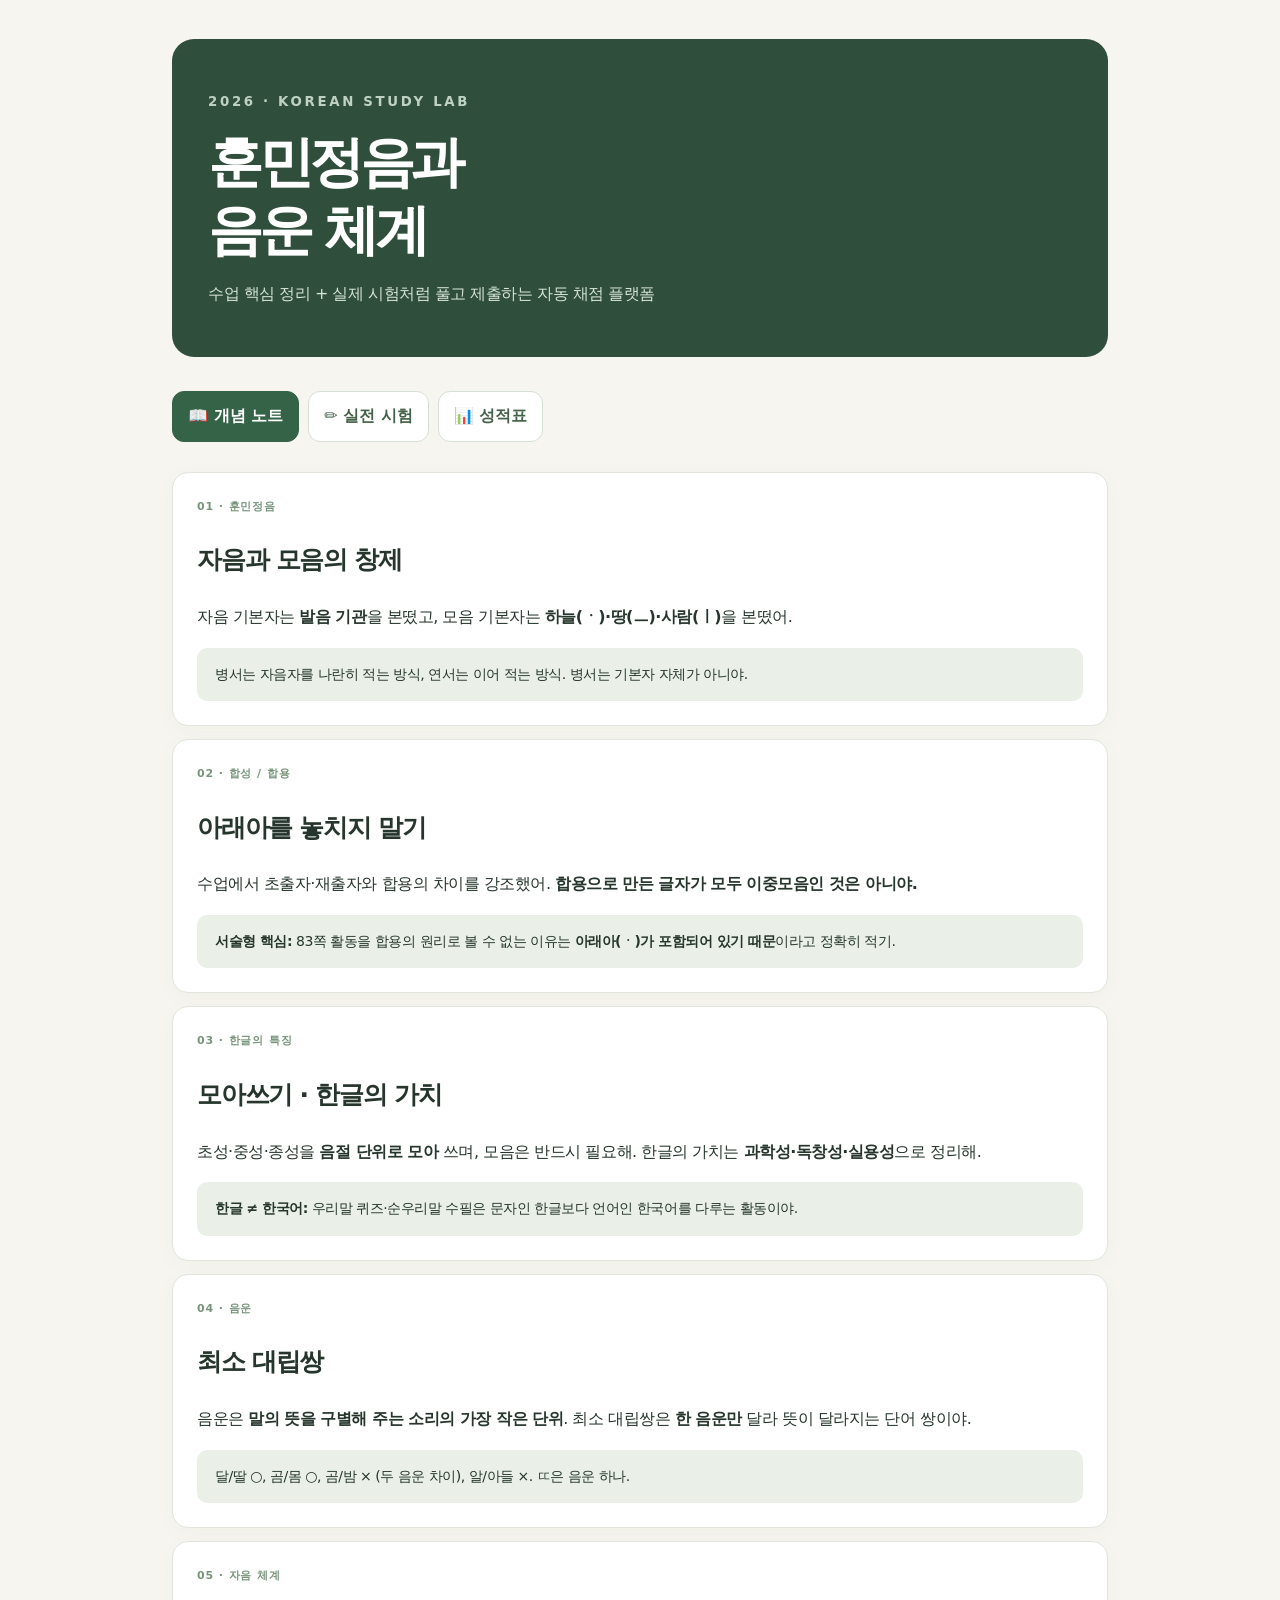
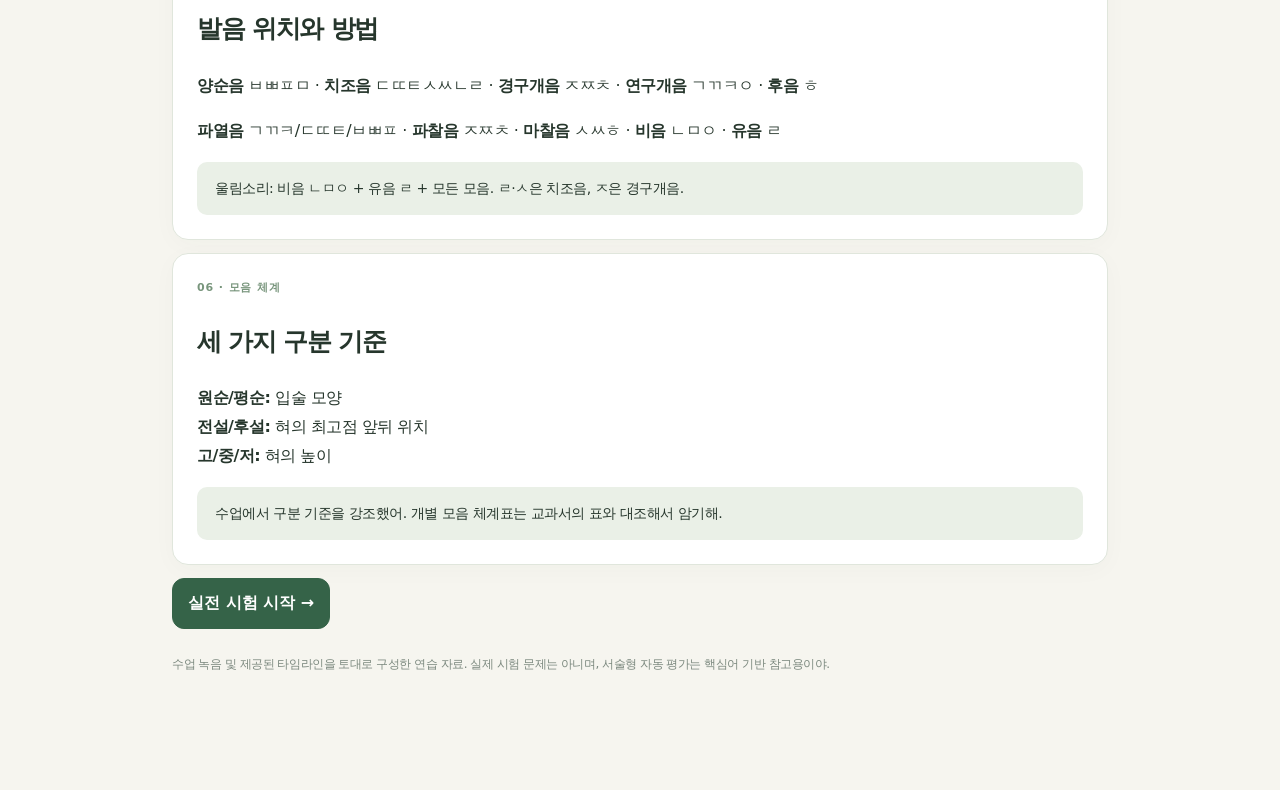
==== study/index.html @ 79afc1d7 "Add Korean study notes and auto-graded exam platform" ====
<!doctype html><html lang="ko"><head><meta charset="utf-8"><meta name="viewport" content="width=device-width,initial-scale=1"><title>국어 시험 공부 | 훈민정음과 음운 체계</title><style>
:root{--bg:#f6f5ef;--ink:#26362c;--green:#356348;--soft:#eaf0e7;--line:#e0e6dc}*{box-sizing:border-box}body{margin:0;background:var(--bg);color:var(--ink);font-family:system-ui,"Apple SD Gothic Neo","Malgun Gothic",sans-serif;line-height:1.8;letter-spacing:-.03em}button,textarea{font:inherit}button{cursor:pointer}.shell{max-width:980px;margin:auto;padding:25px 22px 90px}header{background:#304e3c;color:white;padding:48px 36px;border-radius:22px;margin:14px 0 22px}header small{letter-spacing:.2em;color:#bfd2c1;font-weight:800}h1{font-size:clamp(30px,6vw,55px);letter-spacing:-.08em;line-height:1.24;margin:12px 0}header p{color:#d5e3d8;margin-bottom:0}nav{display:flex;gap:9px;flex-wrap:wrap;margin:18px 0;position:sticky;top:0;background:var(--bg);padding:12px 0;z-index:4}nav button,.btn{border:1px solid #d5e0d4;border-radius:12px;padding:10px 15px;background:white;color:#44624a;font-weight:750}nav button.on,.btn.main{background:var(--green);color:white;border-color:var(--green)}section{display:none}section.on{display:block}.card{background:#fff;border:1px solid var(--line);border-radius:16px;padding:24px;margin:13px 0;box-shadow:0 5px 25px #293f2a07}h2{font-size:25px;letter-spacing:-.05em}h3{margin:0 0 8px;font-size:17px}.note{background:var(--soft);padding:14px 18px;border-radius:10px;font-size:14px}.num{font-size:11px;color:#78957c;letter-spacing:.08em;font-weight:850}.choices{display:grid;gap:9px;margin-top:14px}.opt{border:1px solid #dce5dc;border-radius:11px;padding:13px;text-align:left;background:#fafcf9}.opt.sel{border-color:#447c55;background:#e7f1e8}.opt:disabled{cursor:default}.answer{width:100%;min-height:95px;padding:12px;border-radius:11px;border:1px solid #d8e4d9;resize:vertical}.result{padding:17px;background:#eaf0e7;border-radius:12px;margin:12px 0}.bad{background:#f9e7e3}.good{background:#e3f1e7}.hidden{display:none}.muted{color:#77867a;font-size:13px}.progress{height:9px;background:#dce6dc;border-radius:20px;overflow:hidden}.bar{height:100%;background:#527e5b;width:0;transition:width .3s}.row{display:flex;gap:10px;flex-wrap:wrap;align-items:center}.score{font-size:36px;font-weight:850;color:#356348}footer{font-size:12px;color:#7c897f;padding:25px 0}@media(max-width:600px){.shell{padding:12px 13px 60px}header{padding:30px 24px}.card{padding:19px}nav button{flex:1;padding:9px 5px;font-size:12px}}
</style></head><body><div class="shell"><header><small>2026 · KOREAN STUDY LAB</small><h1>훈민정음과<br>음운 체계</h1><p>수업 핵심 정리 + 실제 시험처럼 풀고 제출하는 자동 채점 플랫폼</p></header><nav><button class="on" data-tab="note">📖 개념 노트</button><button data-tab="exam">✏️ 실전 시험</button><button data-tab="report">📊 성적표</button></nav><section id="note" class="on">
<div class="card"><div class="num">01 · 훈민정음</div><h2>자음과 모음의 창제</h2><p>자음 기본자는 <b>발음 기관</b>을 본떴고, 모음 기본자는 <b>하늘(ㆍ)·땅(ㅡ)·사람(ㅣ)</b>을 본떴어.</p><div class="note">병서는 자음자를 나란히 적는 방식, 연서는 이어 적는 방식. 병서는 기본자 자체가 아니야.</div></div>
<div class="card"><div class="num">02 · 합성 / 합용</div><h2>아래아를 놓치지 말기</h2><p>수업에서 초출자·재출자와 합용의 차이를 강조했어. <b>합용으로 만든 글자가 모두 이중모음인 것은 아니야.</b></p><div class="note"><b>서술형 핵심:</b> 83쪽 활동을 합용의 원리로 볼 수 없는 이유는 <b>아래아(ㆍ)가 포함되어 있기 때문</b>이라고 정확히 적기.</div></div>
<div class="card"><div class="num">03 · 한글의 특징</div><h2>모아쓰기 · 한글의 가치</h2><p>초성·중성·종성을 <b>음절 단위로 모아</b> 쓰며, 모음은 반드시 필요해. 한글의 가치는 <b>과학성·독창성·실용성</b>으로 정리해.</p><div class="note"><b>한글 ≠ 한국어:</b> 우리말 퀴즈·순우리말 수필은 문자인 한글보다 언어인 한국어를 다루는 활동이야.</div></div>
<div class="card"><div class="num">04 · 음운</div><h2>최소 대립쌍</h2><p>음운은 <b>말의 뜻을 구별해 주는 소리의 가장 작은 단위</b>. 최소 대립쌍은 <b>한 음운만</b> 달라 뜻이 달라지는 단어 쌍이야.</p><div class="note">달/딸 ○, 곰/몸 ○, 곰/밤 × (두 음운 차이), 알/아들 ×. ㄸ은 음운 하나.</div></div>
<div class="card"><div class="num">05 · 자음 체계</div><h2>발음 위치와 방법</h2><p><b>양순음</b> ㅂㅃㅍㅁ · <b>치조음</b> ㄷㄸㅌㅅㅆㄴㄹ · <b>경구개음</b> ㅈㅉㅊ · <b>연구개음</b> ㄱㄲㅋㅇ · <b>후음</b> ㅎ</p><p><b>파열음</b> ㄱㄲㅋ/ㄷㄸㅌ/ㅂㅃㅍ · <b>파찰음</b> ㅈㅉㅊ · <b>마찰음</b> ㅅㅆㅎ · <b>비음</b> ㄴㅁㅇ · <b>유음</b> ㄹ</p><div class="note">울림소리: 비음 ㄴㅁㅇ + 유음 ㄹ + 모든 모음. ㄹ·ㅅ은 치조음, ㅈ은 경구개음.</div></div>
<div class="card"><div class="num">06 · 모음 체계</div><h2>세 가지 구분 기준</h2><p><b>원순/평순:</b> 입술 모양<br><b>전설/후설:</b> 혀의 최고점 앞뒤 위치<br><b>고/중/저:</b> 혀의 높이</p><div class="note">수업에서 구분 기준을 강조했어. 개별 모음 체계표는 교과서의 표와 대조해서 암기해.</div></div><button class="btn main" onclick="tab('exam')">실전 시험 시작 →</button></section>
<section id="exam"><div class="card"><div class="num">EXAM MODE</div><h2>실전 시험 · 28문항</h2><p class="muted">객관식·OX 22문항은 정확하게 자동 채점. 서술형 6문항은 핵심어 검사와 모범 답안 비교로 <b>참고 점수</b>를 매겨. 서술형은 표현이 다양하므로 실제 교사 채점과 다를 수 있어.</p><div class="row"><button class="btn" onclick="resetExam()">답안 전체 초기화</button><span id="answered" class="muted">0 / 28 답변</span></div><div class="progress"><div class="bar" id="bar"></div></div></div><div id="questions"></div><div class="card"><button class="btn main" onclick="submitExam()">시험 제출하고 자동 채점하기</button><p class="muted">제출 전까지 정답은 공개되지 않아. 채점 결과는 이 브라우저에 저장돼.</p></div></section>
<section id="report"><div id="reportbody" class="card"><h2>성적표</h2><p>시험을 제출하면 여기서 점수와 문항별 해설을 확인할 수 있어.</p></div></section>
<footer>수업 녹음 및 제공된 타임라인을 토대로 구성한 연습 자료. 실제 시험 문제는 아니며, 서술형 자동 평가는 핵심어 기반 참고용이야.</footer></div>
<script>const D={"Q":[["모음 기본자는 무엇을 본떠 만들었는가?",["발음 기관","하늘·땅·사람","혀의 높이","성대의 진동"],1,"모음 기본자는 천·지·인을 본뜬다."],["병서는 기본자 자체이다.",["O","X"],1,"병서는 자음자를 나란히 적는 방식이지 기본자 자체가 아니다."],["모음 기본자 ㅡ가 상징하는 것은?",["하늘","사람","땅","소리"],2,"ㅡ는 땅을 본뜬 기본자다."],["선생님이 이번 시험 범위에서 강조한 것은?",["합용병서 세부 유형 전부","병서와 연서의 큰 구분","중세 발음 복원","모든 옛 글자 암기"],1,"교과서 범위에 맞춰 병서와 연서를 구분하라고 했다."],["합용으로 만든 글자는 모두 이중모음이다.",["O","X"],1,"합용으로 만든 글자가 모두 이중모음인 것은 아니다."],["83쪽 활동을 합용으로 볼 수 없는 이유에 꼭 들어갈 말은?",["종성","아래아","유음","평순"],1,"아래아(ㆍ)가 포함되어 있기 때문이라고 명시해야 한다."],["한글의 모아쓰기 단위는?",["음절","문장","문단","어절"],0,"초성·중성·종성을 음절 단위로 모아 쓴다."],["음절을 이루는 데 반드시 필요한 것은?",["종성","초성","모음","받침"],2,"중성에 해당하는 모음이 필요하다."],["한글의 독창성과 관련 있는 설명은?",["다른 문자를 그대로 빌렸다","독자적인 원리로 만들었다","단어 뜻을 그림으로 그렸다","모든 글자가 음절 하나다"],1,"독창성은 독자적인 문자 창제 원리에 관련된다."],["한글날 행사에서 문자 자체보다 한국어 표현에 초점을 둔 활동은?",["자모의 원리 전시","한글 창제 원리 발표","순우리말 수필 쓰기","한글 모아쓰기 소개"],2,"순우리말 수필 쓰기는 한국어의 어휘와 표현에 초점을 둔다."],["음운의 정의는?",["뜻을 가진 최소 단위","뜻을 구별하는 소리의 최소 단위","문장의 최소 단위","글자 모양의 최소 단위"],1,"음운은 말의 뜻을 구별해 주는 소리의 가장 작은 단위다."],["최소 대립쌍으로 적절한 것은?",["곰/밤","알/아들","달/딸","곰/나무"],2,"달/딸은 ㄷ과 ㄸ이라는 한 음운만 다르다."],["곰/밤이 최소 대립쌍이 아닌 까닭은?",["뜻이 같아서","두 음운이 달라서","받침이 없어서","음절 수가 달라서"],1,"ㄱ/ㅂ과 ㅗ/ㅏ, 두 음운이 다르다."],["ㄸ은 음운 두 개이다.",["O","X"],1,"ㄸ은 하나의 음운이다."],["말소리 길이에 대한 수업 안내는?",["길이는 음운이 아니다","개별 장단 구별은 출제하지 않는다","장음만 음운이다","길이는 모음이 아니다"],1,"길이도 음운이지만 개별 장단 판별 문제는 내지 않는다고 했다."],["비음만 모인 것은?",["ㄴ·ㅁ·ㅇ","ㄴ·ㄹ·ㅁ","ㅁ·ㅂ·ㅇ","ㄱ·ㄴ·ㅇ"],0,"비음은 ㄴ, ㅁ, ㅇ이다."],["유음은?",["ㅅ","ㅁ","ㄹ","ㅎ"],2,"유음은 ㄹ이다."],["ㄹ의 발음 위치는?",["양순음","치조음","경구개음","연구개음"],1,"ㄹ은 치조음이다."],["ㅅ과 ㅈ의 발음 위치는 각각?",["치조음·경구개음","경구개음·치조음","둘 다 치조음","둘 다 연구개음"],0,"ㅅ은 치조음, ㅈ은 경구개음이다."],["ㅈ·ㅉ·ㅊ의 발음 방법은?",["파열음","마찰음","파찰음","비음"],2,"ㅈ, ㅉ, ㅊ은 파찰음이다."],["원순/평순을 구분하는 기준은?",["혀의 높이","입술 모양","혀의 앞뒤 위치","음절의 수"],1,"입술을 둥글게 하는지에 따라 구분한다."],["전설/후설모음을 나누는 기준은?",["입술 모양","혀의 최고점 앞뒤 위치","성대의 진동","발음의 길이"],1,"혀의 최고점 위치가 앞인지 뒤인지로 구분한다."]],"W":[["83쪽 활동을 합용의 원리로 볼 수 없는 이유를 서술하시오.","아래아(ㆍ)가 포함되어 있기 때문이다. 아래아가 다른 모음자와 결합하는 과정은 합성의 원리로 설명한다.",["아래아"]],["우리말 퀴즈 대회가 한글날 행사의 목적과 직접 맞지 않는 이유를 서술하시오.","우리말 퀴즈 대회는 문자인 한글의 특징보다 언어인 한국어의 어휘와 표현을 다루기 때문이다.",["한글","한국어"]],["달/딸이 최소 대립쌍인지 판단하고 이유를 서술하시오.","최소 대립쌍이다. ㄷ과 ㄸ이라는 한 음운만 달라 뜻이 구별되기 때문이다.",["ㄷ","ㄸ"]],["곰/밤이 최소 대립쌍이 아닌 이유를 서술하시오.","ㄱ과 ㅂ, ㅗ와 ㅏ의 두 음운이 다르기 때문이다.",["두","음운"]],["모아쓰기의 특징을 서술하시오.","자음과 모음을 음절 단위로 모아 쓰며, 음절에는 모음이 반드시 필요하다.",["음절","모음"]],["전설·후설모음과 고·중·저모음의 분류 기준을 각각 서술하시오.","전설·후설은 혀의 최고점이 앞뒤 어디에 있는지, 고·중·저는 혀의 높이로 구분한다.",["혀","높이"]]]};const Q=D.Q,W=D.W;const key='korean-study-v3';let answers=Array(Q.length+W.length).fill(null),submitted=false;try{const old=JSON.parse(localStorage.getItem(key)||'null');if(old&&old.answers?.length===answers.length){answers=old.answers;submitted=old.submitted}}catch(e){}function save(){localStorage.setItem(key,JSON.stringify({answers,submitted}))}function tab(id){document.querySelectorAll('section').forEach(x=>x.classList.toggle('on',x.id===id));document.querySelectorAll('nav button').forEach(x=>x.classList.toggle('on',x.dataset.tab===id));if(id==='report')renderReport();scrollTo({top:0,behavior:'smooth'})}document.querySelectorAll('nav button').forEach(b=>b.onclick=()=>tab(b.dataset.tab));function render(){const root=document.getElementById('questions');root.innerHTML='';Q.forEach((q,i)=>{const c=document.createElement('div');c.className='card';c.innerHTML='<div class="num">객관식·OX '+String(i+1).padStart(2,'0')+'</div><h3>'+q[0]+'</h3><div class="choices"></div>';const list=c.querySelector('.choices');q[1].forEach((s,j)=>{const b=document.createElement('button');b.className='opt'+(answers[i]===j?' sel':'');b.textContent=(q[1].length===2?(j?'X':'O'):(j+1)+'.')+' '+s;b.disabled=submitted;b.onclick=()=>{answers[i]=j;save();render()};list.append(b)});root.append(c)});W.forEach((q,j)=>{const i=Q.length+j,c=document.createElement('div');c.className='card';c.innerHTML='<div class="num">서술형 '+String(j+1).padStart(2,'0')+'</div><h3>'+q[0]+'</h3><textarea class="answer" placeholder="여기에 서술형 답안을 입력해."></textarea><p class="muted">서술형은 핵심어 검사로 참고 점수를 제공해.</p>';const t=c.querySelector('textarea');t.value=answers[i]||'';t.disabled=submitted;t.oninput=()=>{answers[i]=t.value;save();progress()};root.append(c)});progress()}function progress(){const n=answers.filter(x=>x!==null&&String(x).trim()!=='').length;document.getElementById('answered').textContent=n+' / '+answers.length+' 답변';document.getElementById('bar').style.width=n/answers.length*100+'%'}function submitExam(){if(submitted){tab('report');return}const n=answers.filter(x=>x!==null&&String(x).trim()!=='').length;if(n<answers.length&&!confirm('아직 '+(answers.length-n)+'문항을 풀지 않았어. 그래도 제출할까?'))return;submitted=true;save();render();tab('report')}function norm(x){return String(x||'').replace(/\s/g,'').toLowerCase()}function renderReport(){const el=document.getElementById('reportbody');if(!submitted){el.innerHTML='<h2>성적표</h2><p>시험을 제출하면 자동 채점 결과가 나타나.</p>';return}let correct=0,essay=0;let body='<div class="num">YOUR RESULTS</div><h2>채점 결과</h2>';Q.forEach((q,i)=>{if(answers[i]===q[2])correct++});W.forEach((q,j)=>{const a=norm(answers[Q.length+j]);if(a&&q[2].every(k=>a.includes(norm(k))))essay++});body+='<div class="score">'+Math.round(correct/Q.length*100)+'점</div><p>객관식·OX <b>'+correct+' / '+Q.length+'</b> 정답 · 서술형 핵심어 충족 <b>'+essay+' / '+W.length+'</b></p><div class="note">위 점수는 객관식·OX 점수야. 서술형은 별도 참고 평가이며, 핵심어가 없어도 의미상 맞을 수 있어.</div><h3>문항별 오답 확인</h3>';Q.forEach((q,i)=>{const ok=answers[i]===q[2];body+='<div class="result '+(ok?'good':'bad')+'"><b>'+(i+1)+'. '+(ok?'정답':'오답')+'</b> · '+q[0]+'<br>내 답: '+(answers[i]===null?'미응답':q[1][answers[i]])+'<br>정답: <b>'+q[1][q[2]]+'</b><br>'+q[3]+'</div>'});body+='<h3>서술형 모범 답안 비교</h3>';W.forEach((q,j)=>{const a=norm(answers[Q.length+j]);const ok=a&&q[2].every(k=>a.includes(norm(k)));body+='<div class="result '+(ok?'good':'bad')+'"><b>'+(j+1)+'. '+(ok?'핵심어 포함':'핵심어 재확인 필요')+'</b><br>'+q[0]+'<br>내 답: '+(answers[Q.length+j]||'미응답').replace(/</g,'&lt;')+'<br><b>모범 답안:</b> '+q[1]+'</div>'});body+='<button class="btn main" onclick="resetExam()">다시 시험 보기</button>';el.innerHTML=body}function resetExam(){if(!confirm('답안과 채점 기록을 모두 초기화할까?'))return;answers=Array(Q.length+W.length).fill(null);submitted=false;save();render();tab('exam')}render();</script></body></html>
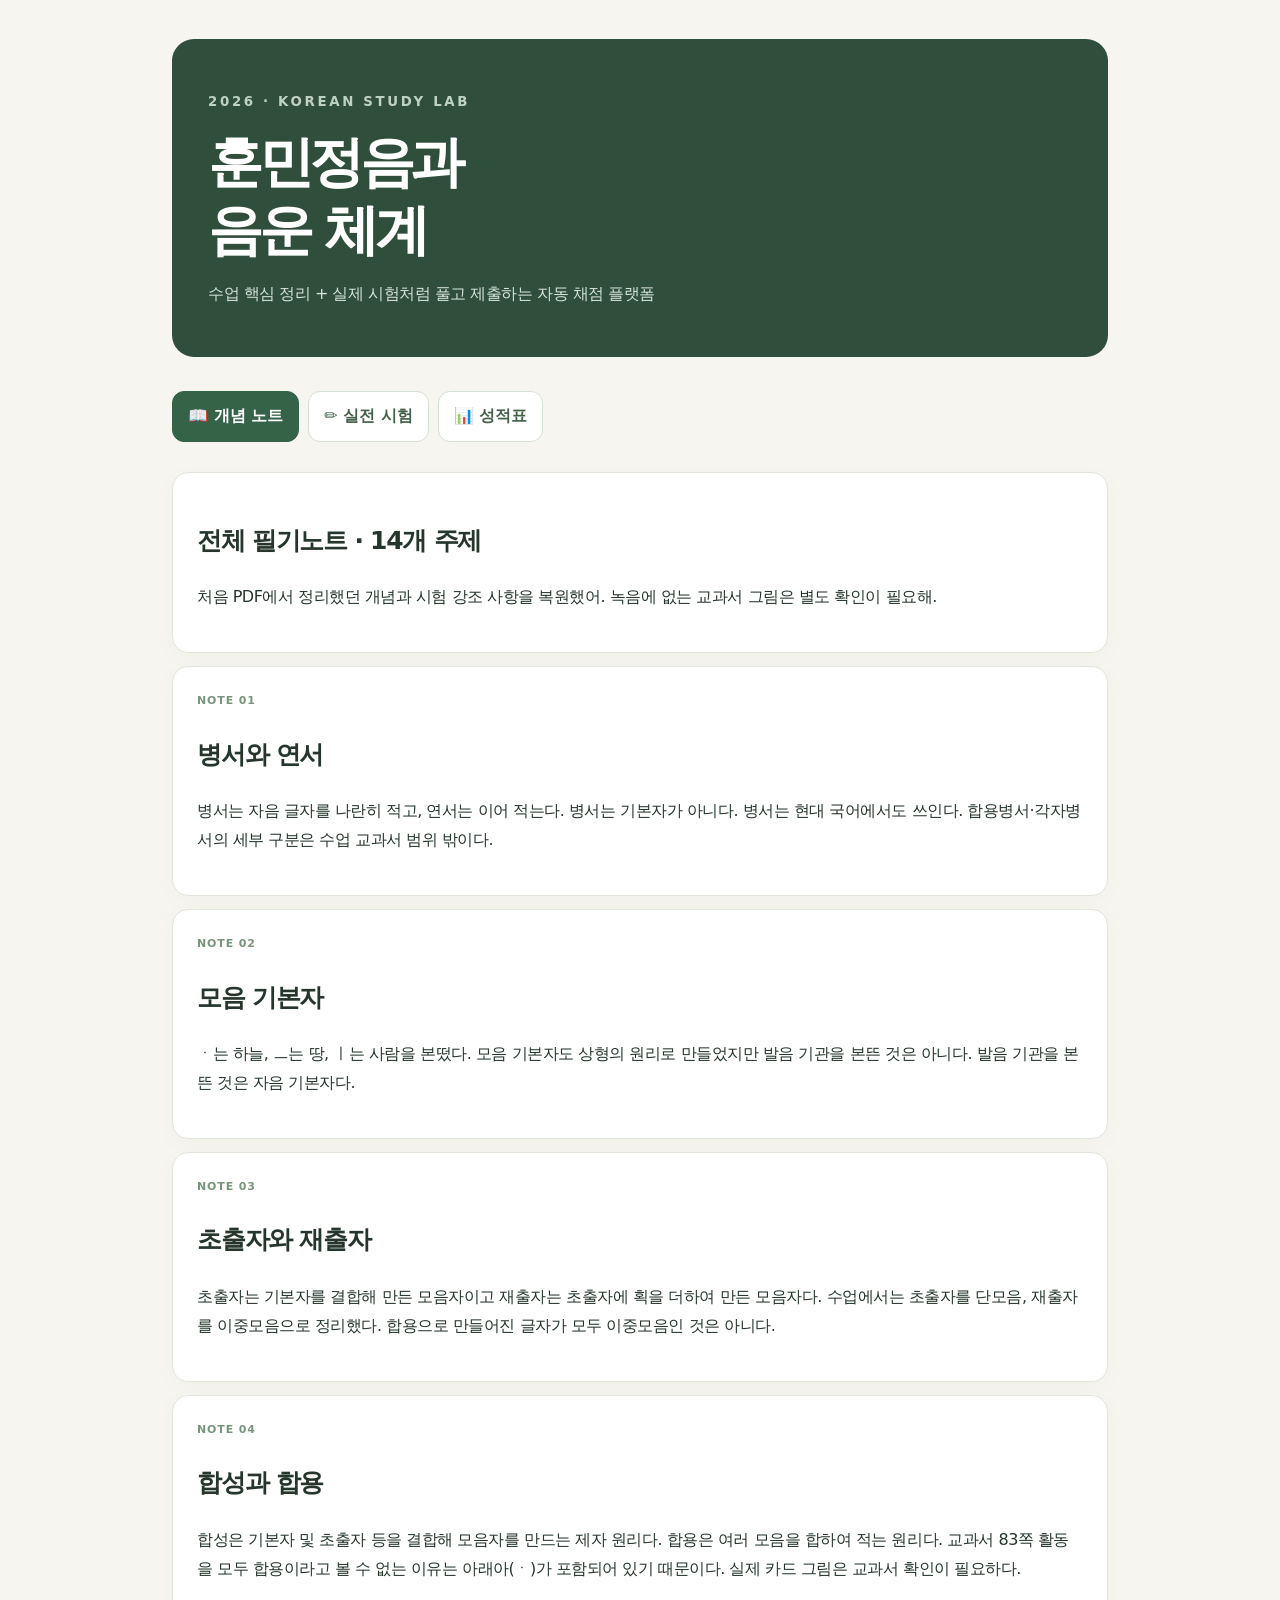
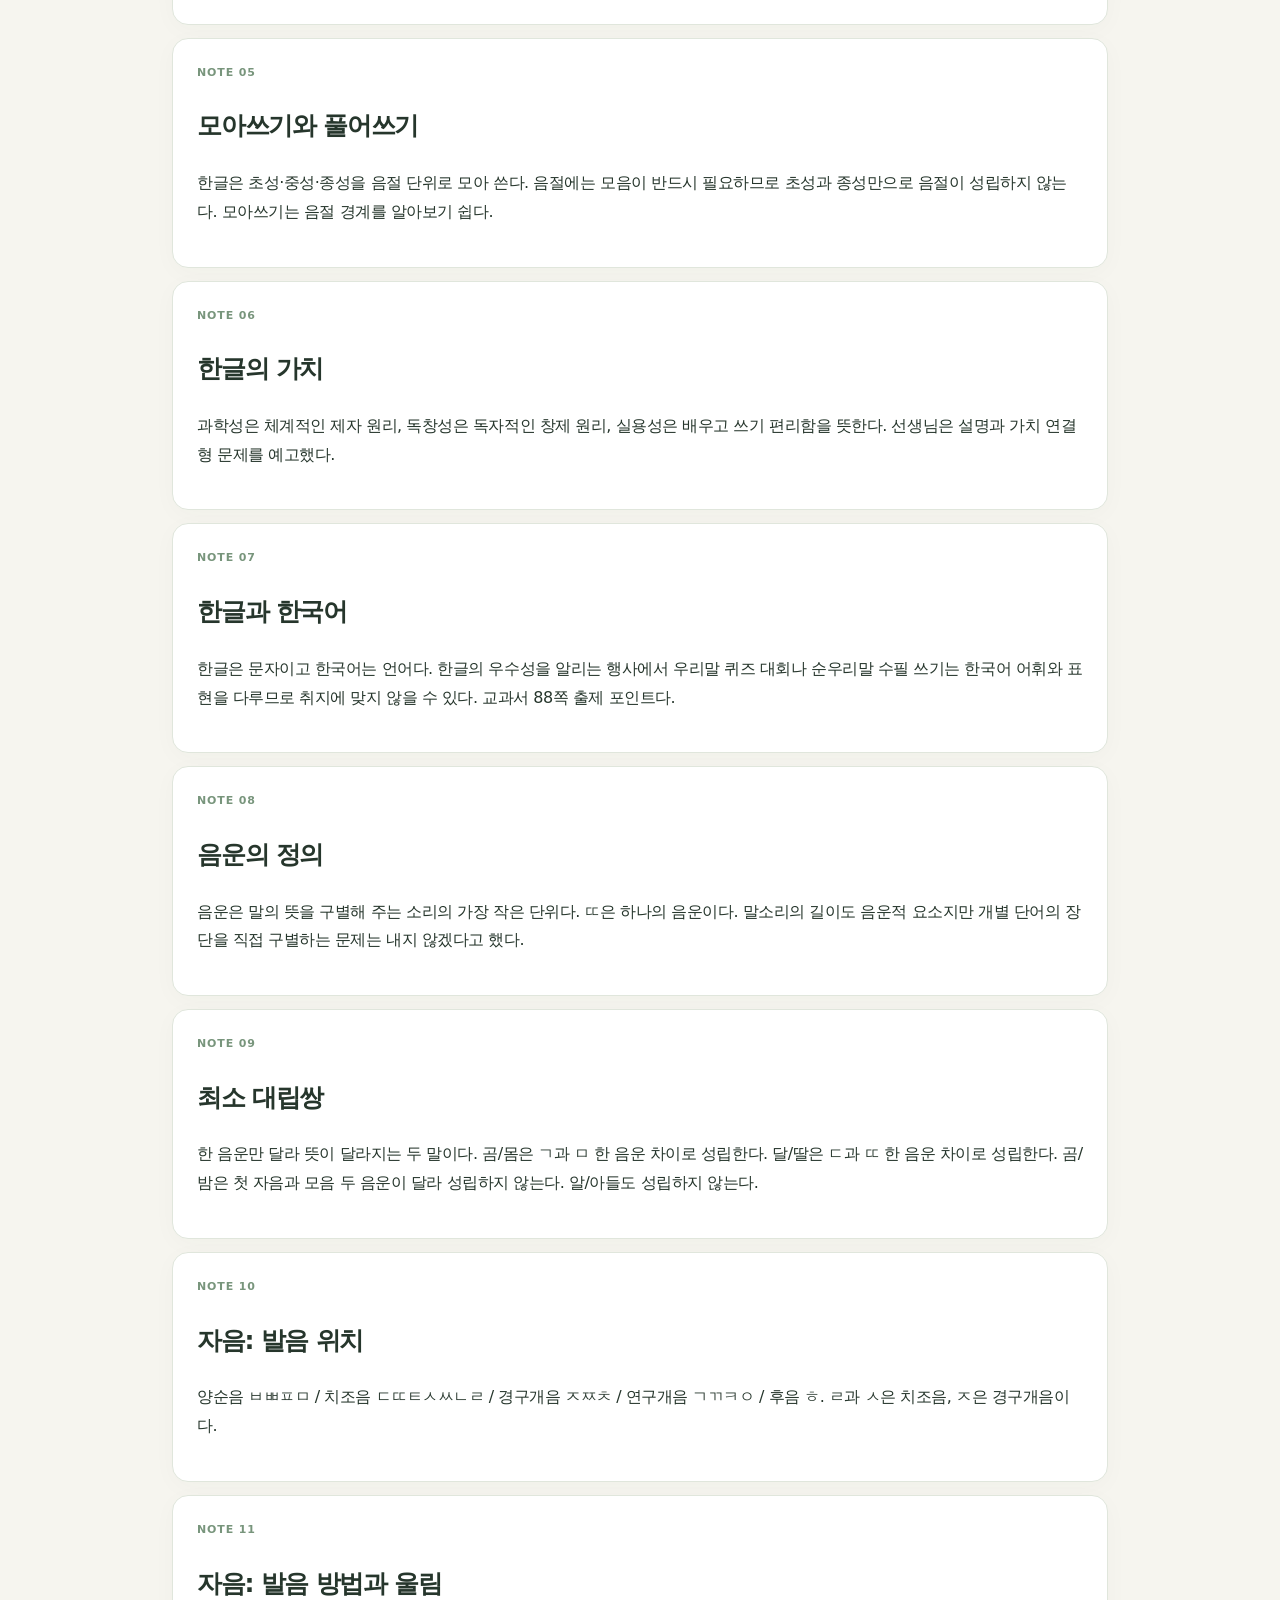
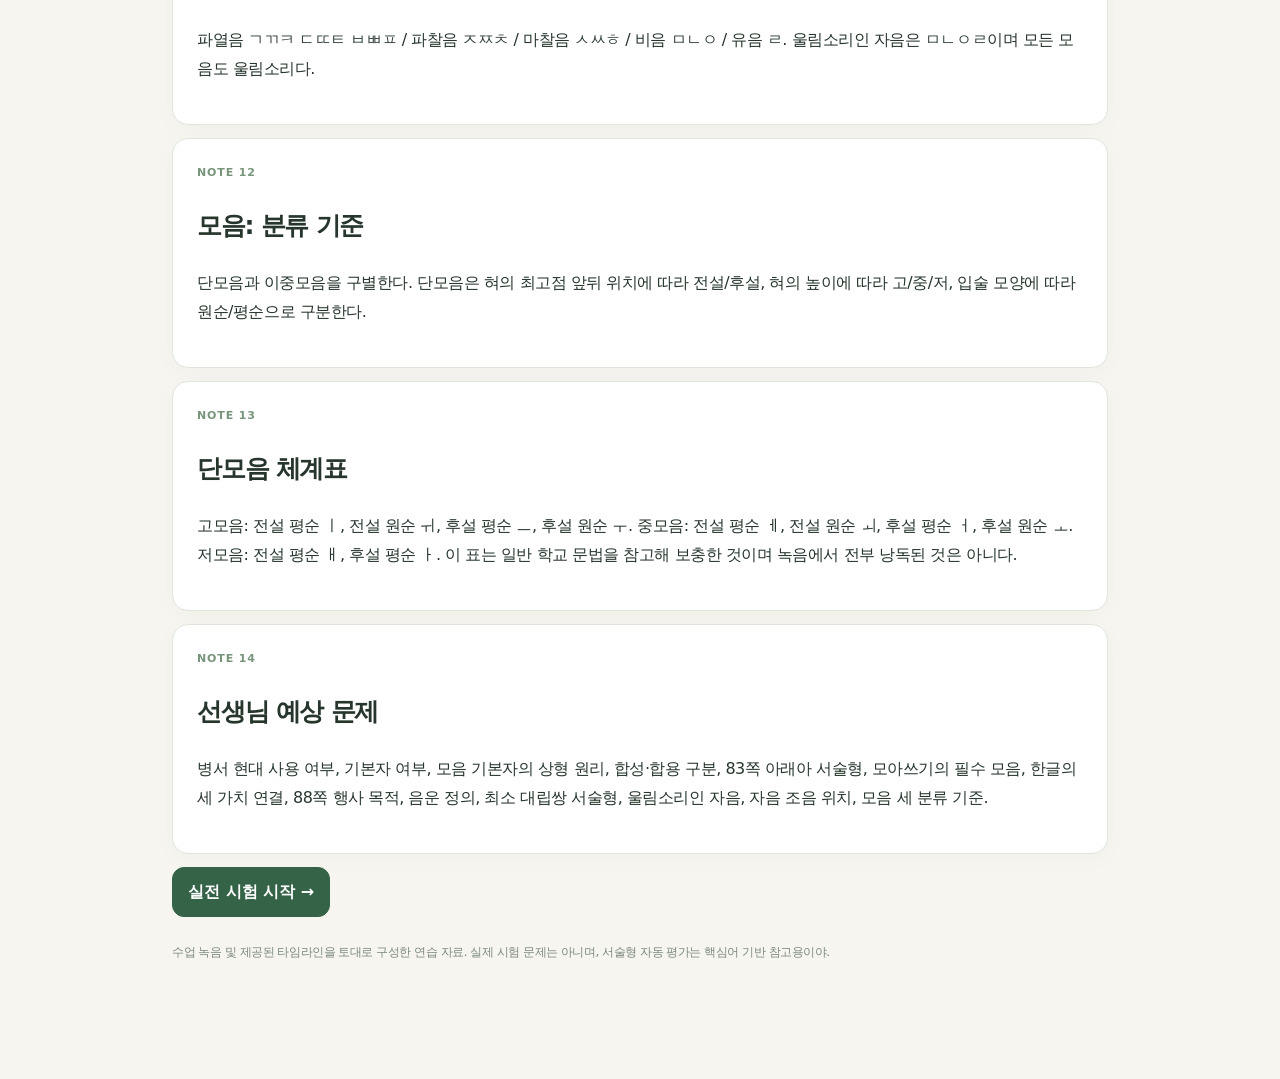
==== commit 61d0a1d1: "Restore full detailed study notes from original PDF" ====
--- a/study/index.html
+++ b/study/index.html
@@ -1,13 +1,6 @@
 <!doctype html><html lang="ko"><head><meta charset="utf-8"><meta name="viewport" content="width=device-width,initial-scale=1"><title>국어 시험 공부 | 훈민정음과 음운 체계</title><style>
 :root{--bg:#f6f5ef;--ink:#26362c;--green:#356348;--soft:#eaf0e7;--line:#e0e6dc}*{box-sizing:border-box}body{margin:0;background:var(--bg);color:var(--ink);font-family:system-ui,"Apple SD Gothic Neo","Malgun Gothic",sans-serif;line-height:1.8;letter-spacing:-.03em}button,textarea{font:inherit}button{cursor:pointer}.shell{max-width:980px;margin:auto;padding:25px 22px 90px}header{background:#304e3c;color:white;padding:48px 36px;border-radius:22px;margin:14px 0 22px}header small{letter-spacing:.2em;color:#bfd2c1;font-weight:800}h1{font-size:clamp(30px,6vw,55px);letter-spacing:-.08em;line-height:1.24;margin:12px 0}header p{color:#d5e3d8;margin-bottom:0}nav{display:flex;gap:9px;flex-wrap:wrap;margin:18px 0;position:sticky;top:0;background:var(--bg);padding:12px 0;z-index:4}nav button,.btn{border:1px solid #d5e0d4;border-radius:12px;padding:10px 15px;background:white;color:#44624a;font-weight:750}nav button.on,.btn.main{background:var(--green);color:white;border-color:var(--green)}section{display:none}section.on{display:block}.card{background:#fff;border:1px solid var(--line);border-radius:16px;padding:24px;margin:13px 0;box-shadow:0 5px 25px #293f2a07}h2{font-size:25px;letter-spacing:-.05em}h3{margin:0 0 8px;font-size:17px}.note{background:var(--soft);padding:14px 18px;border-radius:10px;font-size:14px}.num{font-size:11px;color:#78957c;letter-spacing:.08em;font-weight:850}.choices{display:grid;gap:9px;margin-top:14px}.opt{border:1px solid #dce5dc;border-radius:11px;padding:13px;text-align:left;background:#fafcf9}.opt.sel{border-color:#447c55;background:#e7f1e8}.opt:disabled{cursor:default}.answer{width:100%;min-height:95px;padding:12px;border-radius:11px;border:1px solid #d8e4d9;resize:vertical}.result{padding:17px;background:#eaf0e7;border-radius:12px;margin:12px 0}.bad{background:#f9e7e3}.good{background:#e3f1e7}.hidden{display:none}.muted{color:#77867a;font-size:13px}.progress{height:9px;background:#dce6dc;border-radius:20px;overflow:hidden}.bar{height:100%;background:#527e5b;width:0;transition:width .3s}.row{display:flex;gap:10px;flex-wrap:wrap;align-items:center}.score{font-size:36px;font-weight:850;color:#356348}footer{font-size:12px;color:#7c897f;padding:25px 0}@media(max-width:600px){.shell{padding:12px 13px 60px}header{padding:30px 24px}.card{padding:19px}nav button{flex:1;padding:9px 5px;font-size:12px}}
-</style></head><body><div class="shell"><header><small>2026 · KOREAN STUDY LAB</small><h1>훈민정음과<br>음운 체계</h1><p>수업 핵심 정리 + 실제 시험처럼 풀고 제출하는 자동 채점 플랫폼</p></header><nav><button class="on" data-tab="note">📖 개념 노트</button><button data-tab="exam">✏️ 실전 시험</button><button data-tab="report">📊 성적표</button></nav><section id="note" class="on">
-<div class="card"><div class="num">01 · 훈민정음</div><h2>자음과 모음의 창제</h2><p>자음 기본자는 <b>발음 기관</b>을 본떴고, 모음 기본자는 <b>하늘(ㆍ)·땅(ㅡ)·사람(ㅣ)</b>을 본떴어.</p><div class="note">병서는 자음자를 나란히 적는 방식, 연서는 이어 적는 방식. 병서는 기본자 자체가 아니야.</div></div>
-<div class="card"><div class="num">02 · 합성 / 합용</div><h2>아래아를 놓치지 말기</h2><p>수업에서 초출자·재출자와 합용의 차이를 강조했어. <b>합용으로 만든 글자가 모두 이중모음인 것은 아니야.</b></p><div class="note"><b>서술형 핵심:</b> 83쪽 활동을 합용의 원리로 볼 수 없는 이유는 <b>아래아(ㆍ)가 포함되어 있기 때문</b>이라고 정확히 적기.</div></div>
-<div class="card"><div class="num">03 · 한글의 특징</div><h2>모아쓰기 · 한글의 가치</h2><p>초성·중성·종성을 <b>음절 단위로 모아</b> 쓰며, 모음은 반드시 필요해. 한글의 가치는 <b>과학성·독창성·실용성</b>으로 정리해.</p><div class="note"><b>한글 ≠ 한국어:</b> 우리말 퀴즈·순우리말 수필은 문자인 한글보다 언어인 한국어를 다루는 활동이야.</div></div>
-<div class="card"><div class="num">04 · 음운</div><h2>최소 대립쌍</h2><p>음운은 <b>말의 뜻을 구별해 주는 소리의 가장 작은 단위</b>. 최소 대립쌍은 <b>한 음운만</b> 달라 뜻이 달라지는 단어 쌍이야.</p><div class="note">달/딸 ○, 곰/몸 ○, 곰/밤 × (두 음운 차이), 알/아들 ×. ㄸ은 음운 하나.</div></div>
-<div class="card"><div class="num">05 · 자음 체계</div><h2>발음 위치와 방법</h2><p><b>양순음</b> ㅂㅃㅍㅁ · <b>치조음</b> ㄷㄸㅌㅅㅆㄴㄹ · <b>경구개음</b> ㅈㅉㅊ · <b>연구개음</b> ㄱㄲㅋㅇ · <b>후음</b> ㅎ</p><p><b>파열음</b> ㄱㄲㅋ/ㄷㄸㅌ/ㅂㅃㅍ · <b>파찰음</b> ㅈㅉㅊ · <b>마찰음</b> ㅅㅆㅎ · <b>비음</b> ㄴㅁㅇ · <b>유음</b> ㄹ</p><div class="note">울림소리: 비음 ㄴㅁㅇ + 유음 ㄹ + 모든 모음. ㄹ·ㅅ은 치조음, ㅈ은 경구개음.</div></div>
-<div class="card"><div class="num">06 · 모음 체계</div><h2>세 가지 구분 기준</h2><p><b>원순/평순:</b> 입술 모양<br><b>전설/후설:</b> 혀의 최고점 앞뒤 위치<br><b>고/중/저:</b> 혀의 높이</p><div class="note">수업에서 구분 기준을 강조했어. 개별 모음 체계표는 교과서의 표와 대조해서 암기해.</div></div><button class="btn main" onclick="tab('exam')">실전 시험 시작 →</button></section>
-<section id="exam"><div class="card"><div class="num">EXAM MODE</div><h2>실전 시험 · 28문항</h2><p class="muted">객관식·OX 22문항은 정확하게 자동 채점. 서술형 6문항은 핵심어 검사와 모범 답안 비교로 <b>참고 점수</b>를 매겨. 서술형은 표현이 다양하므로 실제 교사 채점과 다를 수 있어.</p><div class="row"><button class="btn" onclick="resetExam()">답안 전체 초기화</button><span id="answered" class="muted">0 / 28 답변</span></div><div class="progress"><div class="bar" id="bar"></div></div></div><div id="questions"></div><div class="card"><button class="btn main" onclick="submitExam()">시험 제출하고 자동 채점하기</button><p class="muted">제출 전까지 정답은 공개되지 않아. 채점 결과는 이 브라우저에 저장돼.</p></div></section>
+</style></head><body><div class="shell"><header><small>2026 · KOREAN STUDY LAB</small><h1>훈민정음과<br>음운 체계</h1><p>수업 핵심 정리 + 실제 시험처럼 풀고 제출하는 자동 채점 플랫폼</p></header><nav><button class="on" data-tab="note">📖 개념 노트</button><button data-tab="exam">✏️ 실전 시험</button><button data-tab="report">📊 성적표</button></nav><section id="note" class="on"><div class="card"><h2>전체 필기노트 · 14개 주제</h2><p>처음 PDF에서 정리했던 개념과 시험 강조 사항을 복원했어. 녹음에 없는 교과서 그림은 별도 확인이 필요해.</p></div><div class="card"><div class="num">NOTE 01</div><h2>병서와 연서</h2><p>병서는 자음 글자를 나란히 적고, 연서는 이어 적는다. 병서는 기본자가 아니다. 병서는 현대 국어에서도 쓰인다. 합용병서·각자병서의 세부 구분은 수업 교과서 범위 밖이다.</p></div><div class="card"><div class="num">NOTE 02</div><h2>모음 기본자</h2><p>ㆍ는 하늘, ㅡ는 땅, ㅣ는 사람을 본떴다. 모음 기본자도 상형의 원리로 만들었지만 발음 기관을 본뜬 것은 아니다. 발음 기관을 본뜬 것은 자음 기본자다.</p></div><div class="card"><div class="num">NOTE 03</div><h2>초출자와 재출자</h2><p>초출자는 기본자를 결합해 만든 모음자이고 재출자는 초출자에 획을 더하여 만든 모음자다. 수업에서는 초출자를 단모음, 재출자를 이중모음으로 정리했다. 합용으로 만들어진 글자가 모두 이중모음인 것은 아니다.</p></div><div class="card"><div class="num">NOTE 04</div><h2>합성과 합용</h2><p>합성은 기본자 및 초출자 등을 결합해 모음자를 만드는 제자 원리다. 합용은 여러 모음을 합하여 적는 원리다. 교과서 83쪽 활동을 모두 합용이라고 볼 수 없는 이유는 아래아(ㆍ)가 포함되어 있기 때문이다. 실제 카드 그림은 교과서 확인이 필요하다.</p></div><div class="card"><div class="num">NOTE 05</div><h2>모아쓰기와 풀어쓰기</h2><p>한글은 초성·중성·종성을 음절 단위로 모아 쓴다. 음절에는 모음이 반드시 필요하므로 초성과 종성만으로 음절이 성립하지 않는다. 모아쓰기는 음절 경계를 알아보기 쉽다.</p></div><div class="card"><div class="num">NOTE 06</div><h2>한글의 가치</h2><p>과학성은 체계적인 제자 원리, 독창성은 독자적인 창제 원리, 실용성은 배우고 쓰기 편리함을 뜻한다. 선생님은 설명과 가치 연결형 문제를 예고했다.</p></div><div class="card"><div class="num">NOTE 07</div><h2>한글과 한국어</h2><p>한글은 문자이고 한국어는 언어다. 한글의 우수성을 알리는 행사에서 우리말 퀴즈 대회나 순우리말 수필 쓰기는 한국어 어휘와 표현을 다루므로 취지에 맞지 않을 수 있다. 교과서 88쪽 출제 포인트다.</p></div><div class="card"><div class="num">NOTE 08</div><h2>음운의 정의</h2><p>음운은 말의 뜻을 구별해 주는 소리의 가장 작은 단위다. ㄸ은 하나의 음운이다. 말소리의 길이도 음운적 요소지만 개별 단어의 장단을 직접 구별하는 문제는 내지 않겠다고 했다.</p></div><div class="card"><div class="num">NOTE 09</div><h2>최소 대립쌍</h2><p>한 음운만 달라 뜻이 달라지는 두 말이다. 곰/몸은 ㄱ과 ㅁ 한 음운 차이로 성립한다. 달/딸은 ㄷ과 ㄸ 한 음운 차이로 성립한다. 곰/밤은 첫 자음과 모음 두 음운이 달라 성립하지 않는다. 알/아들도 성립하지 않는다.</p></div><div class="card"><div class="num">NOTE 10</div><h2>자음: 발음 위치</h2><p>양순음 ㅂㅃㅍㅁ / 치조음 ㄷㄸㅌㅅㅆㄴㄹ / 경구개음 ㅈㅉㅊ / 연구개음 ㄱㄲㅋㅇ / 후음 ㅎ. ㄹ과 ㅅ은 치조음, ㅈ은 경구개음이다.</p></div><div class="card"><div class="num">NOTE 11</div><h2>자음: 발음 방법과 울림</h2><p>파열음 ㄱㄲㅋ ㄷㄸㅌ ㅂㅃㅍ / 파찰음 ㅈㅉㅊ / 마찰음 ㅅㅆㅎ / 비음 ㅁㄴㅇ / 유음 ㄹ. 울림소리인 자음은 ㅁㄴㅇㄹ이며 모든 모음도 울림소리다.</p></div><div class="card"><div class="num">NOTE 12</div><h2>모음: 분류 기준</h2><p>단모음과 이중모음을 구별한다. 단모음은 혀의 최고점 앞뒤 위치에 따라 전설/후설, 혀의 높이에 따라 고/중/저, 입술 모양에 따라 원순/평순으로 구분한다.</p></div><div class="card"><div class="num">NOTE 13</div><h2>단모음 체계표</h2><p>고모음: 전설 평순 ㅣ, 전설 원순 ㅟ, 후설 평순 ㅡ, 후설 원순 ㅜ. 중모음: 전설 평순 ㅔ, 전설 원순 ㅚ, 후설 평순 ㅓ, 후설 원순 ㅗ. 저모음: 전설 평순 ㅐ, 후설 평순 ㅏ. 이 표는 일반 학교 문법을 참고해 보충한 것이며 녹음에서 전부 낭독된 것은 아니다.</p></div><div class="card"><div class="num">NOTE 14</div><h2>선생님 예상 문제</h2><p>병서 현대 사용 여부, 기본자 여부, 모음 기본자의 상형 원리, 합성·합용 구분, 83쪽 아래아 서술형, 모아쓰기의 필수 모음, 한글의 세 가치 연결, 88쪽 행사 목적, 음운 정의, 최소 대립쌍 서술형, 울림소리인 자음, 자음 조음 위치, 모음 세 분류 기준.</p></div><button class="btn main" onclick="tab(&quot;exam&quot;)">실전 시험 시작 →</button></section><section id="exam"><div class="card"><div class="num">EXAM MODE</div><h2>실전 시험 · 28문항</h2><p class="muted">객관식·OX 22문항은 정확하게 자동 채점. 서술형 6문항은 핵심어 검사와 모범 답안 비교로 <b>참고 점수</b>를 매겨. 서술형은 표현이 다양하므로 실제 교사 채점과 다를 수 있어.</p><div class="row"><button class="btn" onclick="resetExam()">답안 전체 초기화</button><span id="answered" class="muted">0 / 28 답변</span></div><div class="progress"><div class="bar" id="bar"></div></div></div><div id="questions"></div><div class="card"><button class="btn main" onclick="submitExam()">시험 제출하고 자동 채점하기</button><p class="muted">제출 전까지 정답은 공개되지 않아. 채점 결과는 이 브라우저에 저장돼.</p></div></section>
 <section id="report"><div id="reportbody" class="card"><h2>성적표</h2><p>시험을 제출하면 여기서 점수와 문항별 해설을 확인할 수 있어.</p></div></section>
 <footer>수업 녹음 및 제공된 타임라인을 토대로 구성한 연습 자료. 실제 시험 문제는 아니며, 서술형 자동 평가는 핵심어 기반 참고용이야.</footer></div>
 <script>const D={"Q":[["모음 기본자는 무엇을 본떠 만들었는가?",["발음 기관","하늘·땅·사람","혀의 높이","성대의 진동"],1,"모음 기본자는 천·지·인을 본뜬다."],["병서는 기본자 자체이다.",["O","X"],1,"병서는 자음자를 나란히 적는 방식이지 기본자 자체가 아니다."],["모음 기본자 ㅡ가 상징하는 것은?",["하늘","사람","땅","소리"],2,"ㅡ는 땅을 본뜬 기본자다."],["선생님이 이번 시험 범위에서 강조한 것은?",["합용병서 세부 유형 전부","병서와 연서의 큰 구분","중세 발음 복원","모든 옛 글자 암기"],1,"교과서 범위에 맞춰 병서와 연서를 구분하라고 했다."],["합용으로 만든 글자는 모두 이중모음이다.",["O","X"],1,"합용으로 만든 글자가 모두 이중모음인 것은 아니다."],["83쪽 활동을 합용으로 볼 수 없는 이유에 꼭 들어갈 말은?",["종성","아래아","유음","평순"],1,"아래아(ㆍ)가 포함되어 있기 때문이라고 명시해야 한다."],["한글의 모아쓰기 단위는?",["음절","문장","문단","어절"],0,"초성·중성·종성을 음절 단위로 모아 쓴다."],["음절을 이루는 데 반드시 필요한 것은?",["종성","초성","모음","받침"],2,"중성에 해당하는 모음이 필요하다."],["한글의 독창성과 관련 있는 설명은?",["다른 문자를 그대로 빌렸다","독자적인 원리로 만들었다","단어 뜻을 그림으로 그렸다","모든 글자가 음절 하나다"],1,"독창성은 독자적인 문자 창제 원리에 관련된다."],["한글날 행사에서 문자 자체보다 한국어 표현에 초점을 둔 활동은?",["자모의 원리 전시","한글 창제 원리 발표","순우리말 수필 쓰기","한글 모아쓰기 소개"],2,"순우리말 수필 쓰기는 한국어의 어휘와 표현에 초점을 둔다."],["음운의 정의는?",["뜻을 가진 최소 단위","뜻을 구별하는 소리의 최소 단위","문장의 최소 단위","글자 모양의 최소 단위"],1,"음운은 말의 뜻을 구별해 주는 소리의 가장 작은 단위다."],["최소 대립쌍으로 적절한 것은?",["곰/밤","알/아들","달/딸","곰/나무"],2,"달/딸은 ㄷ과 ㄸ이라는 한 음운만 다르다."],["곰/밤이 최소 대립쌍이 아닌 까닭은?",["뜻이 같아서","두 음운이 달라서","받침이 없어서","음절 수가 달라서"],1,"ㄱ/ㅂ과 ㅗ/ㅏ, 두 음운이 다르다."],["ㄸ은 음운 두 개이다.",["O","X"],1,"ㄸ은 하나의 음운이다."],["말소리 길이에 대한 수업 안내는?",["길이는 음운이 아니다","개별 장단 구별은 출제하지 않는다","장음만 음운이다","길이는 모음이 아니다"],1,"길이도 음운이지만 개별 장단 판별 문제는 내지 않는다고 했다."],["비음만 모인 것은?",["ㄴ·ㅁ·ㅇ","ㄴ·ㄹ·ㅁ","ㅁ·ㅂ·ㅇ","ㄱ·ㄴ·ㅇ"],0,"비음은 ㄴ, ㅁ, ㅇ이다."],["유음은?",["ㅅ","ㅁ","ㄹ","ㅎ"],2,"유음은 ㄹ이다."],["ㄹ의 발음 위치는?",["양순음","치조음","경구개음","연구개음"],1,"ㄹ은 치조음이다."],["ㅅ과 ㅈ의 발음 위치는 각각?",["치조음·경구개음","경구개음·치조음","둘 다 치조음","둘 다 연구개음"],0,"ㅅ은 치조음, ㅈ은 경구개음이다."],["ㅈ·ㅉ·ㅊ의 발음 방법은?",["파열음","마찰음","파찰음","비음"],2,"ㅈ, ㅉ, ㅊ은 파찰음이다."],["원순/평순을 구분하는 기준은?",["혀의 높이","입술 모양","혀의 앞뒤 위치","음절의 수"],1,"입술을 둥글게 하는지에 따라 구분한다."],["전설/후설모음을 나누는 기준은?",["입술 모양","혀의 최고점 앞뒤 위치","성대의 진동","발음의 길이"],1,"혀의 최고점 위치가 앞인지 뒤인지로 구분한다."]],"W":[["83쪽 활동을 합용의 원리로 볼 수 없는 이유를 서술하시오.","아래아(ㆍ)가 포함되어 있기 때문이다. 아래아가 다른 모음자와 결합하는 과정은 합성의 원리로 설명한다.",["아래아"]],["우리말 퀴즈 대회가 한글날 행사의 목적과 직접 맞지 않는 이유를 서술하시오.","우리말 퀴즈 대회는 문자인 한글의 특징보다 언어인 한국어의 어휘와 표현을 다루기 때문이다.",["한글","한국어"]],["달/딸이 최소 대립쌍인지 판단하고 이유를 서술하시오.","최소 대립쌍이다. ㄷ과 ㄸ이라는 한 음운만 달라 뜻이 구별되기 때문이다.",["ㄷ","ㄸ"]],["곰/밤이 최소 대립쌍이 아닌 이유를 서술하시오.","ㄱ과 ㅂ, ㅗ와 ㅏ의 두 음운이 다르기 때문이다.",["두","음운"]],["모아쓰기의 특징을 서술하시오.","자음과 모음을 음절 단위로 모아 쓰며, 음절에는 모음이 반드시 필요하다.",["음절","모음"]],["전설·후설모음과 고·중·저모음의 분류 기준을 각각 서술하시오.","전설·후설은 혀의 최고점이 앞뒤 어디에 있는지, 고·중·저는 혀의 높이로 구분한다.",["혀","높이"]]]};const Q=D.Q,W=D.W;const key='korean-study-v3';let answers=Array(Q.length+W.length).fill(null),submitted=false;try{const old=JSON.parse(localStorage.getItem(key)||'null');if(old&&old.answers?.length===answers.length){answers=old.answers;submitted=old.submitted}}catch(e){}function save(){localStorage.setItem(key,JSON.stringify({answers,submitted}))}function tab(id){document.querySelectorAll('section').forEach(x=>x.classList.toggle('on',x.id===id));document.querySelectorAll('nav button').forEach(x=>x.classList.toggle('on',x.dataset.tab===id));if(id==='report')renderReport();scrollTo({top:0,behavior:'smooth'})}document.querySelectorAll('nav button').forEach(b=>b.onclick=()=>tab(b.dataset.tab));function render(){const root=document.getElementById('questions');root.innerHTML='';Q.forEach((q,i)=>{const c=document.createElement('div');c.className='card';c.innerHTML='<div class="num">객관식·OX '+String(i+1).padStart(2,'0')+'</div><h3>'+q[0]+'</h3><div class="choices"></div>';const list=c.querySelector('.choices');q[1].forEach((s,j)=>{const b=document.createElement('button');b.className='opt'+(answers[i]===j?' sel':'');b.textContent=(q[1].length===2?(j?'X':'O'):(j+1)+'.')+' '+s;b.disabled=submitted;b.onclick=()=>{answers[i]=j;save();render()};list.append(b)});root.append(c)});W.forEach((q,j)=>{const i=Q.length+j,c=document.createElement('div');c.className='card';c.innerHTML='<div class="num">서술형 '+String(j+1).padStart(2,'0')+'</div><h3>'+q[0]+'</h3><textarea class="answer" placeholder="여기에 서술형 답안을 입력해."></textarea><p class="muted">서술형은 핵심어 검사로 참고 점수를 제공해.</p>';const t=c.querySelector('textarea');t.value=answers[i]||'';t.disabled=submitted;t.oninput=()=>{answers[i]=t.value;save();progress()};root.append(c)});progress()}function progress(){const n=answers.filter(x=>x!==null&&String(x).trim()!=='').length;document.getElementById('answered').textContent=n+' / '+answers.length+' 답변';document.getElementById('bar').style.width=n/answers.length*100+'%'}function submitExam(){if(submitted){tab('report');return}const n=answers.filter(x=>x!==null&&String(x).trim()!=='').length;if(n<answers.length&&!confirm('아직 '+(answers.length-n)+'문항을 풀지 않았어. 그래도 제출할까?'))return;submitted=true;save();render();tab('report')}function norm(x){return String(x||'').replace(/\s/g,'').toLowerCase()}function renderReport(){const el=document.getElementById('reportbody');if(!submitted){el.innerHTML='<h2>성적표</h2><p>시험을 제출하면 자동 채점 결과가 나타나.</p>';return}let correct=0,essay=0;let body='<div class="num">YOUR RESULTS</div><h2>채점 결과</h2>';Q.forEach((q,i)=>{if(answers[i]===q[2])correct++});W.forEach((q,j)=>{const a=norm(answers[Q.length+j]);if(a&&q[2].every(k=>a.includes(norm(k))))essay++});body+='<div class="score">'+Math.round(correct/Q.length*100)+'점</div><p>객관식·OX <b>'+correct+' / '+Q.length+'</b> 정답 · 서술형 핵심어 충족 <b>'+essay+' / '+W.length+'</b></p><div class="note">위 점수는 객관식·OX 점수야. 서술형은 별도 참고 평가이며, 핵심어가 없어도 의미상 맞을 수 있어.</div><h3>문항별 오답 확인</h3>';Q.forEach((q,i)=>{const ok=answers[i]===q[2];body+='<div class="result '+(ok?'good':'bad')+'"><b>'+(i+1)+'. '+(ok?'정답':'오답')+'</b> · '+q[0]+'<br>내 답: '+(answers[i]===null?'미응답':q[1][answers[i]])+'<br>정답: <b>'+q[1][q[2]]+'</b><br>'+q[3]+'</div>'});body+='<h3>서술형 모범 답안 비교</h3>';W.forEach((q,j)=>{const a=norm(answers[Q.length+j]);const ok=a&&q[2].every(k=>a.includes(norm(k)));body+='<div class="result '+(ok?'good':'bad')+'"><b>'+(j+1)+'. '+(ok?'핵심어 포함':'핵심어 재확인 필요')+'</b><br>'+q[0]+'<br>내 답: '+(answers[Q.length+j]||'미응답').replace(/</g,'&lt;')+'<br><b>모범 답안:</b> '+q[1]+'</div>'});body+='<button class="btn main" onclick="resetExam()">다시 시험 보기</button>';el.innerHTML=body}function resetExam(){if(!confirm('답안과 채점 기록을 모두 초기화할까?'))return;answers=Array(Q.length+W.length).fill(null);submitted=false;save();render();tab('exam')}render();</script></body></html>
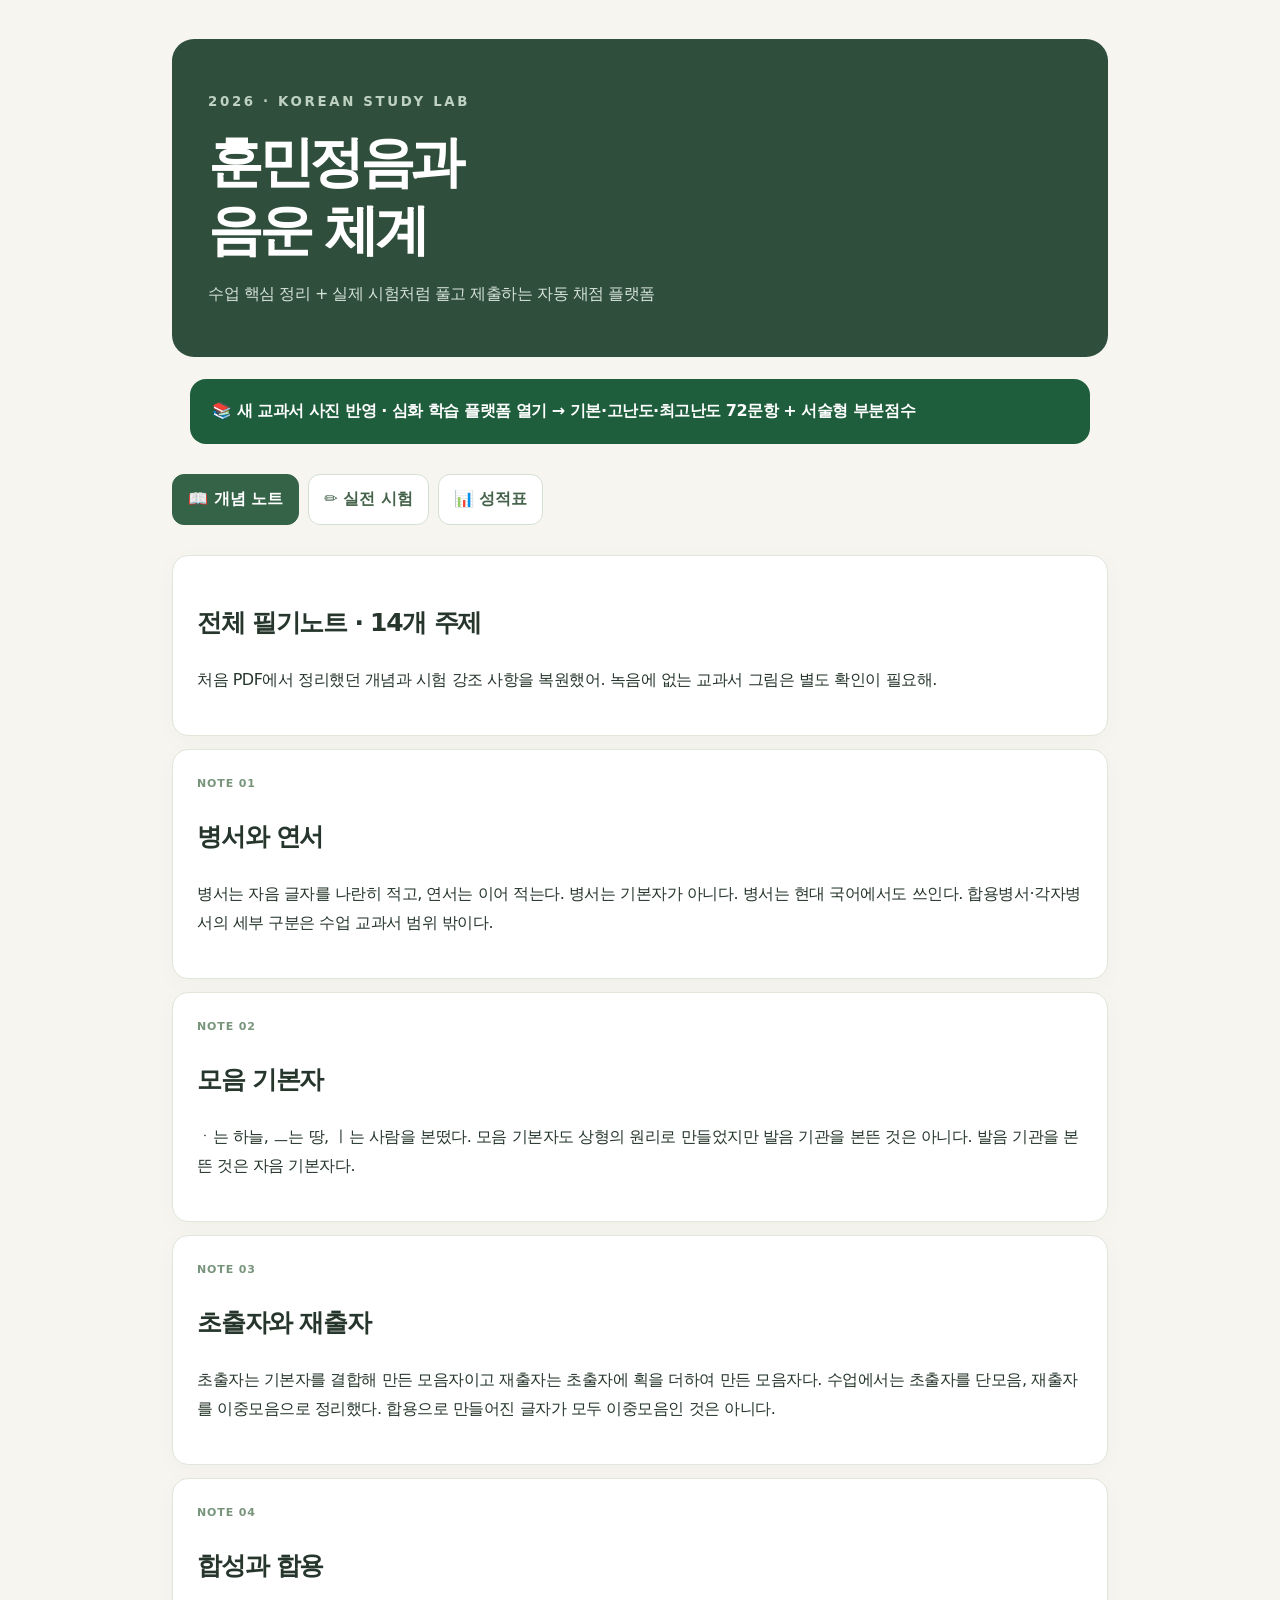
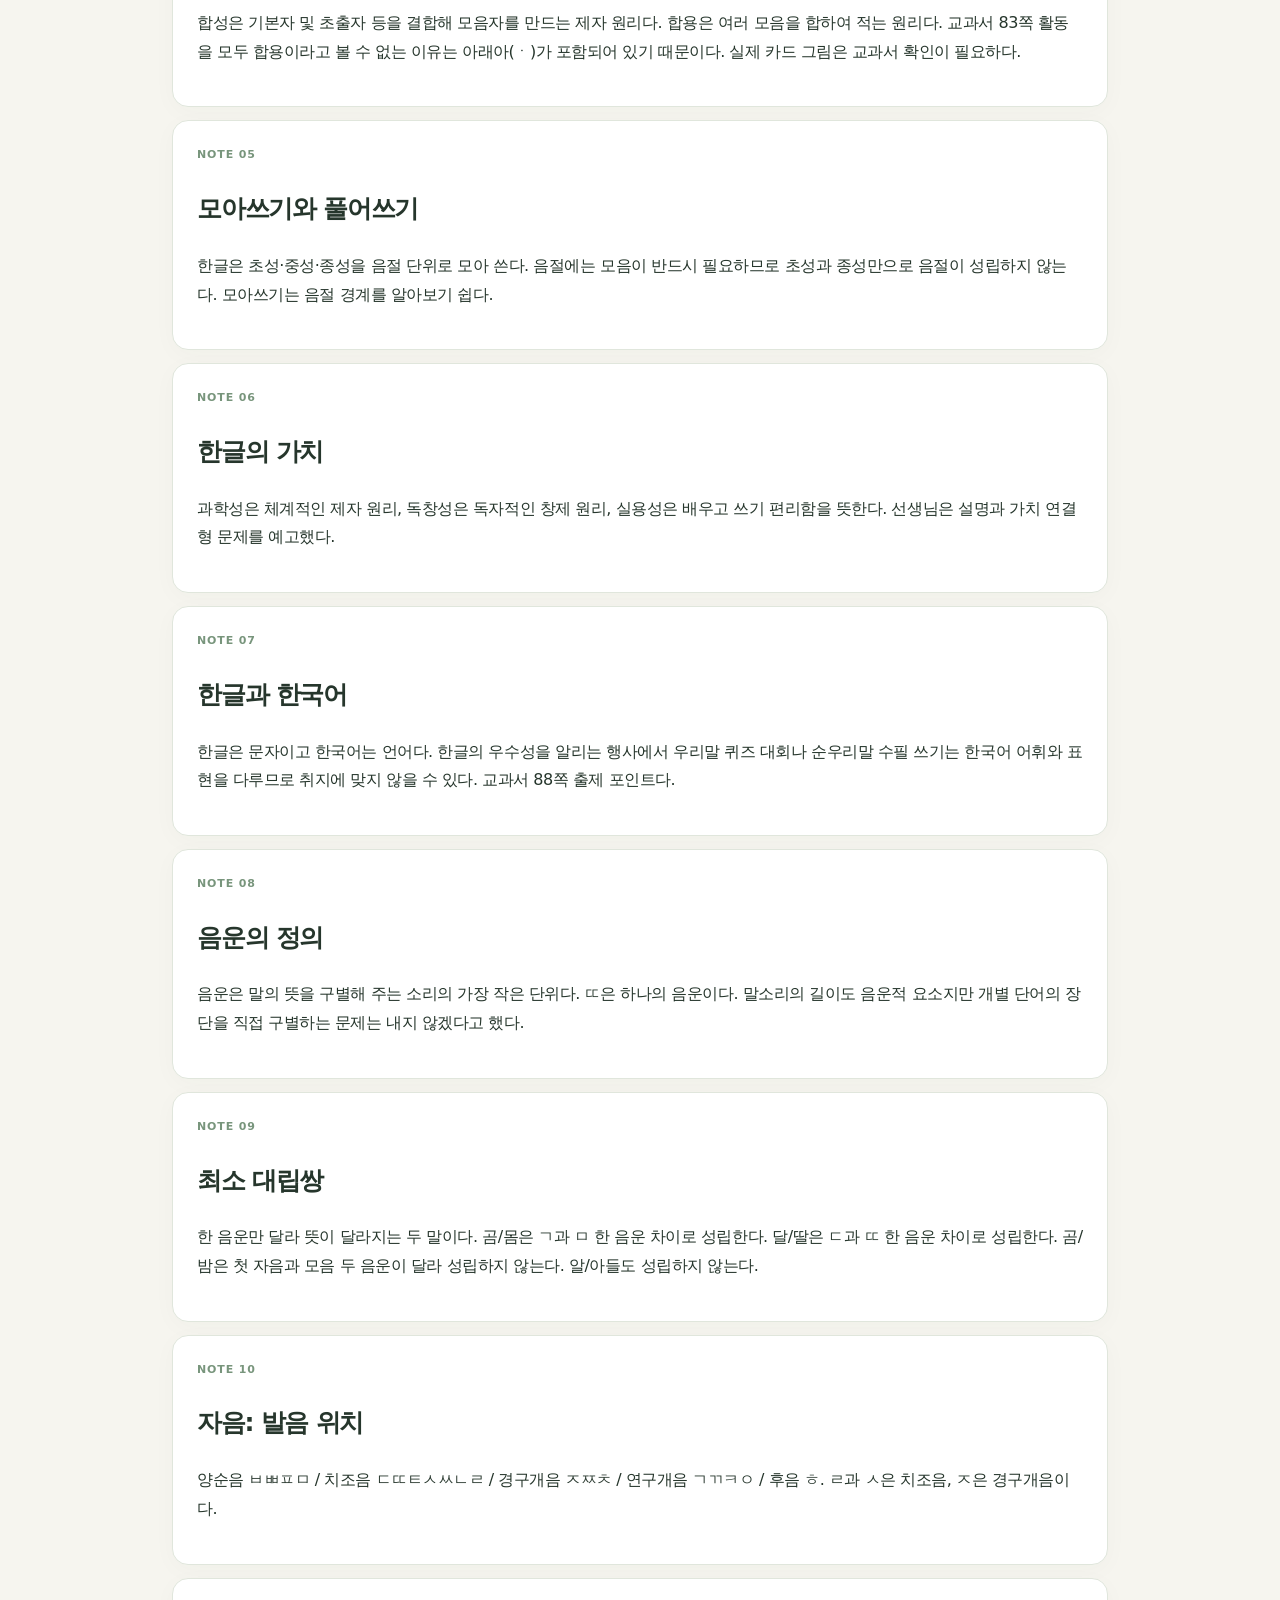
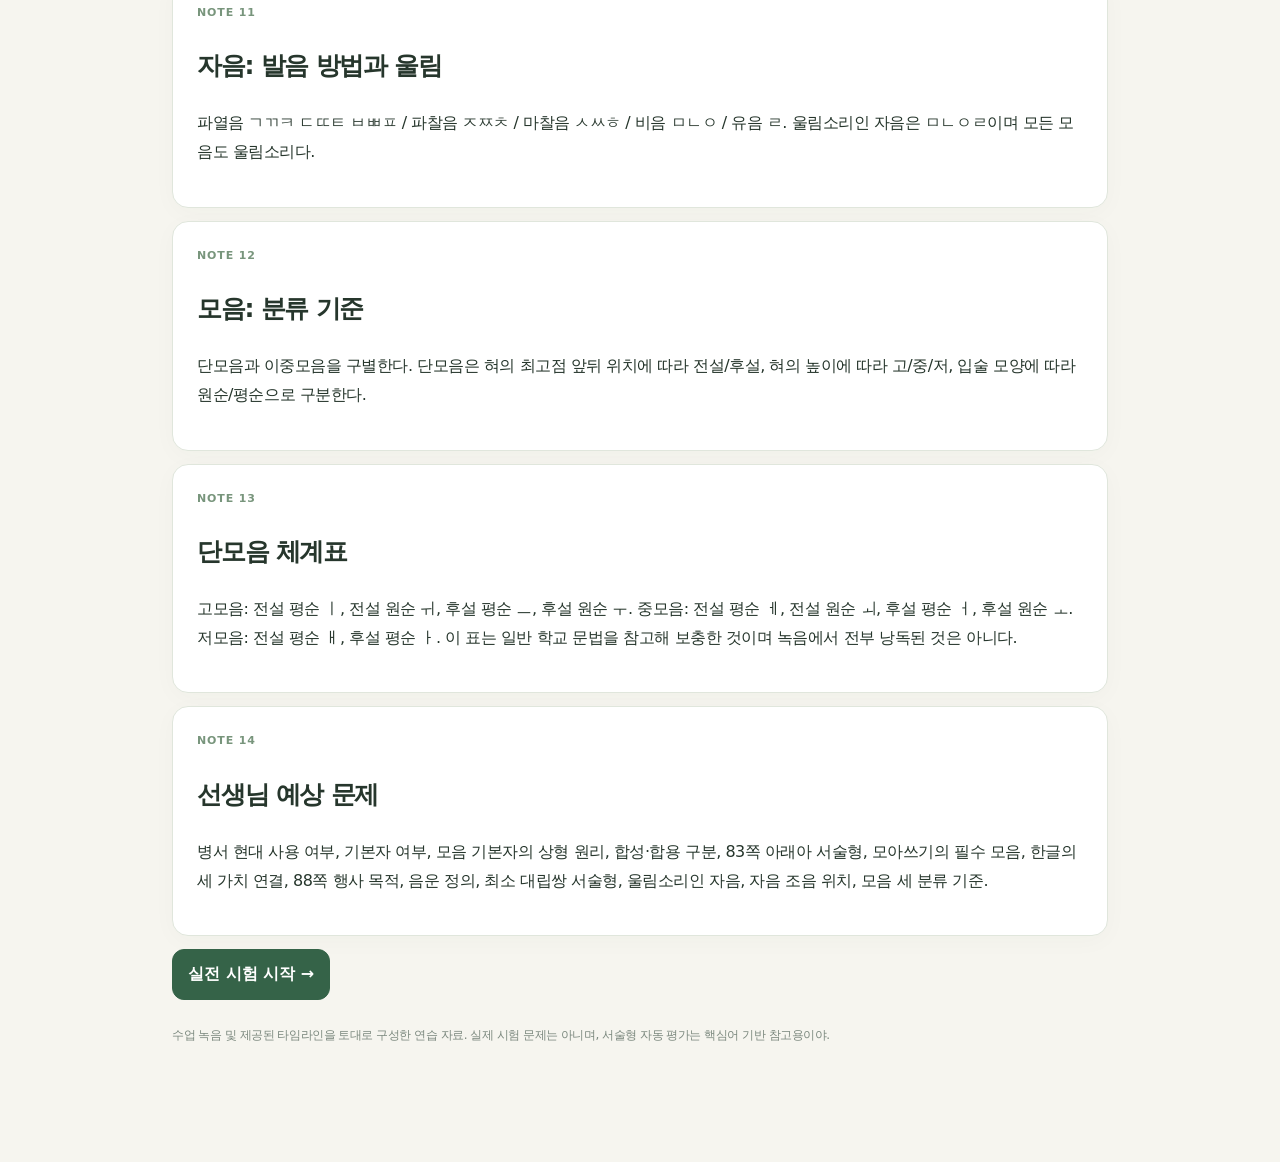
==== commit fd96bb92: "Link advanced exam platform from main study site" ====
--- a/study/index.html
+++ b/study/index.html
@@ -1,6 +1,6 @@
 <!doctype html><html lang="ko"><head><meta charset="utf-8"><meta name="viewport" content="width=device-width,initial-scale=1"><title>국어 시험 공부 | 훈민정음과 음운 체계</title><style>
 :root{--bg:#f6f5ef;--ink:#26362c;--green:#356348;--soft:#eaf0e7;--line:#e0e6dc}*{box-sizing:border-box}body{margin:0;background:var(--bg);color:var(--ink);font-family:system-ui,"Apple SD Gothic Neo","Malgun Gothic",sans-serif;line-height:1.8;letter-spacing:-.03em}button,textarea{font:inherit}button{cursor:pointer}.shell{max-width:980px;margin:auto;padding:25px 22px 90px}header{background:#304e3c;color:white;padding:48px 36px;border-radius:22px;margin:14px 0 22px}header small{letter-spacing:.2em;color:#bfd2c1;font-weight:800}h1{font-size:clamp(30px,6vw,55px);letter-spacing:-.08em;line-height:1.24;margin:12px 0}header p{color:#d5e3d8;margin-bottom:0}nav{display:flex;gap:9px;flex-wrap:wrap;margin:18px 0;position:sticky;top:0;background:var(--bg);padding:12px 0;z-index:4}nav button,.btn{border:1px solid #d5e0d4;border-radius:12px;padding:10px 15px;background:white;color:#44624a;font-weight:750}nav button.on,.btn.main{background:var(--green);color:white;border-color:var(--green)}section{display:none}section.on{display:block}.card{background:#fff;border:1px solid var(--line);border-radius:16px;padding:24px;margin:13px 0;box-shadow:0 5px 25px #293f2a07}h2{font-size:25px;letter-spacing:-.05em}h3{margin:0 0 8px;font-size:17px}.note{background:var(--soft);padding:14px 18px;border-radius:10px;font-size:14px}.num{font-size:11px;color:#78957c;letter-spacing:.08em;font-weight:850}.choices{display:grid;gap:9px;margin-top:14px}.opt{border:1px solid #dce5dc;border-radius:11px;padding:13px;text-align:left;background:#fafcf9}.opt.sel{border-color:#447c55;background:#e7f1e8}.opt:disabled{cursor:default}.answer{width:100%;min-height:95px;padding:12px;border-radius:11px;border:1px solid #d8e4d9;resize:vertical}.result{padding:17px;background:#eaf0e7;border-radius:12px;margin:12px 0}.bad{background:#f9e7e3}.good{background:#e3f1e7}.hidden{display:none}.muted{color:#77867a;font-size:13px}.progress{height:9px;background:#dce6dc;border-radius:20px;overflow:hidden}.bar{height:100%;background:#527e5b;width:0;transition:width .3s}.row{display:flex;gap:10px;flex-wrap:wrap;align-items:center}.score{font-size:36px;font-weight:850;color:#356348}footer{font-size:12px;color:#7c897f;padding:25px 0}@media(max-width:600px){.shell{padding:12px 13px 60px}header{padding:30px 24px}.card{padding:19px}nav button{flex:1;padding:9px 5px;font-size:12px}}
-</style></head><body><div class="shell"><header><small>2026 · KOREAN STUDY LAB</small><h1>훈민정음과<br>음운 체계</h1><p>수업 핵심 정리 + 실제 시험처럼 풀고 제출하는 자동 채점 플랫폼</p></header><nav><button class="on" data-tab="note">📖 개념 노트</button><button data-tab="exam">✏️ 실전 시험</button><button data-tab="report">📊 성적표</button></nav><section id="note" class="on"><div class="card"><h2>전체 필기노트 · 14개 주제</h2><p>처음 PDF에서 정리했던 개념과 시험 강조 사항을 복원했어. 녹음에 없는 교과서 그림은 별도 확인이 필요해.</p></div><div class="card"><div class="num">NOTE 01</div><h2>병서와 연서</h2><p>병서는 자음 글자를 나란히 적고, 연서는 이어 적는다. 병서는 기본자가 아니다. 병서는 현대 국어에서도 쓰인다. 합용병서·각자병서의 세부 구분은 수업 교과서 범위 밖이다.</p></div><div class="card"><div class="num">NOTE 02</div><h2>모음 기본자</h2><p>ㆍ는 하늘, ㅡ는 땅, ㅣ는 사람을 본떴다. 모음 기본자도 상형의 원리로 만들었지만 발음 기관을 본뜬 것은 아니다. 발음 기관을 본뜬 것은 자음 기본자다.</p></div><div class="card"><div class="num">NOTE 03</div><h2>초출자와 재출자</h2><p>초출자는 기본자를 결합해 만든 모음자이고 재출자는 초출자에 획을 더하여 만든 모음자다. 수업에서는 초출자를 단모음, 재출자를 이중모음으로 정리했다. 합용으로 만들어진 글자가 모두 이중모음인 것은 아니다.</p></div><div class="card"><div class="num">NOTE 04</div><h2>합성과 합용</h2><p>합성은 기본자 및 초출자 등을 결합해 모음자를 만드는 제자 원리다. 합용은 여러 모음을 합하여 적는 원리다. 교과서 83쪽 활동을 모두 합용이라고 볼 수 없는 이유는 아래아(ㆍ)가 포함되어 있기 때문이다. 실제 카드 그림은 교과서 확인이 필요하다.</p></div><div class="card"><div class="num">NOTE 05</div><h2>모아쓰기와 풀어쓰기</h2><p>한글은 초성·중성·종성을 음절 단위로 모아 쓴다. 음절에는 모음이 반드시 필요하므로 초성과 종성만으로 음절이 성립하지 않는다. 모아쓰기는 음절 경계를 알아보기 쉽다.</p></div><div class="card"><div class="num">NOTE 06</div><h2>한글의 가치</h2><p>과학성은 체계적인 제자 원리, 독창성은 독자적인 창제 원리, 실용성은 배우고 쓰기 편리함을 뜻한다. 선생님은 설명과 가치 연결형 문제를 예고했다.</p></div><div class="card"><div class="num">NOTE 07</div><h2>한글과 한국어</h2><p>한글은 문자이고 한국어는 언어다. 한글의 우수성을 알리는 행사에서 우리말 퀴즈 대회나 순우리말 수필 쓰기는 한국어 어휘와 표현을 다루므로 취지에 맞지 않을 수 있다. 교과서 88쪽 출제 포인트다.</p></div><div class="card"><div class="num">NOTE 08</div><h2>음운의 정의</h2><p>음운은 말의 뜻을 구별해 주는 소리의 가장 작은 단위다. ㄸ은 하나의 음운이다. 말소리의 길이도 음운적 요소지만 개별 단어의 장단을 직접 구별하는 문제는 내지 않겠다고 했다.</p></div><div class="card"><div class="num">NOTE 09</div><h2>최소 대립쌍</h2><p>한 음운만 달라 뜻이 달라지는 두 말이다. 곰/몸은 ㄱ과 ㅁ 한 음운 차이로 성립한다. 달/딸은 ㄷ과 ㄸ 한 음운 차이로 성립한다. 곰/밤은 첫 자음과 모음 두 음운이 달라 성립하지 않는다. 알/아들도 성립하지 않는다.</p></div><div class="card"><div class="num">NOTE 10</div><h2>자음: 발음 위치</h2><p>양순음 ㅂㅃㅍㅁ / 치조음 ㄷㄸㅌㅅㅆㄴㄹ / 경구개음 ㅈㅉㅊ / 연구개음 ㄱㄲㅋㅇ / 후음 ㅎ. ㄹ과 ㅅ은 치조음, ㅈ은 경구개음이다.</p></div><div class="card"><div class="num">NOTE 11</div><h2>자음: 발음 방법과 울림</h2><p>파열음 ㄱㄲㅋ ㄷㄸㅌ ㅂㅃㅍ / 파찰음 ㅈㅉㅊ / 마찰음 ㅅㅆㅎ / 비음 ㅁㄴㅇ / 유음 ㄹ. 울림소리인 자음은 ㅁㄴㅇㄹ이며 모든 모음도 울림소리다.</p></div><div class="card"><div class="num">NOTE 12</div><h2>모음: 분류 기준</h2><p>단모음과 이중모음을 구별한다. 단모음은 혀의 최고점 앞뒤 위치에 따라 전설/후설, 혀의 높이에 따라 고/중/저, 입술 모양에 따라 원순/평순으로 구분한다.</p></div><div class="card"><div class="num">NOTE 13</div><h2>단모음 체계표</h2><p>고모음: 전설 평순 ㅣ, 전설 원순 ㅟ, 후설 평순 ㅡ, 후설 원순 ㅜ. 중모음: 전설 평순 ㅔ, 전설 원순 ㅚ, 후설 평순 ㅓ, 후설 원순 ㅗ. 저모음: 전설 평순 ㅐ, 후설 평순 ㅏ. 이 표는 일반 학교 문법을 참고해 보충한 것이며 녹음에서 전부 낭독된 것은 아니다.</p></div><div class="card"><div class="num">NOTE 14</div><h2>선생님 예상 문제</h2><p>병서 현대 사용 여부, 기본자 여부, 모음 기본자의 상형 원리, 합성·합용 구분, 83쪽 아래아 서술형, 모아쓰기의 필수 모음, 한글의 세 가치 연결, 88쪽 행사 목적, 음운 정의, 최소 대립쌍 서술형, 울림소리인 자음, 자음 조음 위치, 모음 세 분류 기준.</p></div><button class="btn main" onclick="tab(&quot;exam&quot;)">실전 시험 시작 →</button></section><section id="exam"><div class="card"><div class="num">EXAM MODE</div><h2>실전 시험 · 28문항</h2><p class="muted">객관식·OX 22문항은 정확하게 자동 채점. 서술형 6문항은 핵심어 검사와 모범 답안 비교로 <b>참고 점수</b>를 매겨. 서술형은 표현이 다양하므로 실제 교사 채점과 다를 수 있어.</p><div class="row"><button class="btn" onclick="resetExam()">답안 전체 초기화</button><span id="answered" class="muted">0 / 28 답변</span></div><div class="progress"><div class="bar" id="bar"></div></div></div><div id="questions"></div><div class="card"><button class="btn main" onclick="submitExam()">시험 제출하고 자동 채점하기</button><p class="muted">제출 전까지 정답은 공개되지 않아. 채점 결과는 이 브라우저에 저장돼.</p></div></section>
+</style></head><body><div class="shell"><header><small>2026 · KOREAN STUDY LAB</small><h1>훈민정음과<br>음운 체계</h1><p>수업 핵심 정리 + 실제 시험처럼 풀고 제출하는 자동 채점 플랫폼</p></header><div style="max-width:980px;margin:12px auto;padding:0 18px"><a href="./advanced.html" style="display:block;background:#1f5e3c;color:white;padding:18px 22px;border-radius:16px;font-weight:800;text-decoration:none">📚 새 교과서 사진 반영 · 심화 학습 플랫폼 열기 → 기본·고난도·최고난도 72문항 + 서술형 부분점수</a></div><nav><button class="on" data-tab="note">📖 개념 노트</button><button data-tab="exam">✏️ 실전 시험</button><button data-tab="report">📊 성적표</button></nav><section id="note" class="on"><div class="card"><h2>전체 필기노트 · 14개 주제</h2><p>처음 PDF에서 정리했던 개념과 시험 강조 사항을 복원했어. 녹음에 없는 교과서 그림은 별도 확인이 필요해.</p></div><div class="card"><div class="num">NOTE 01</div><h2>병서와 연서</h2><p>병서는 자음 글자를 나란히 적고, 연서는 이어 적는다. 병서는 기본자가 아니다. 병서는 현대 국어에서도 쓰인다. 합용병서·각자병서의 세부 구분은 수업 교과서 범위 밖이다.</p></div><div class="card"><div class="num">NOTE 02</div><h2>모음 기본자</h2><p>ㆍ는 하늘, ㅡ는 땅, ㅣ는 사람을 본떴다. 모음 기본자도 상형의 원리로 만들었지만 발음 기관을 본뜬 것은 아니다. 발음 기관을 본뜬 것은 자음 기본자다.</p></div><div class="card"><div class="num">NOTE 03</div><h2>초출자와 재출자</h2><p>초출자는 기본자를 결합해 만든 모음자이고 재출자는 초출자에 획을 더하여 만든 모음자다. 수업에서는 초출자를 단모음, 재출자를 이중모음으로 정리했다. 합용으로 만들어진 글자가 모두 이중모음인 것은 아니다.</p></div><div class="card"><div class="num">NOTE 04</div><h2>합성과 합용</h2><p>합성은 기본자 및 초출자 등을 결합해 모음자를 만드는 제자 원리다. 합용은 여러 모음을 합하여 적는 원리다. 교과서 83쪽 활동을 모두 합용이라고 볼 수 없는 이유는 아래아(ㆍ)가 포함되어 있기 때문이다. 실제 카드 그림은 교과서 확인이 필요하다.</p></div><div class="card"><div class="num">NOTE 05</div><h2>모아쓰기와 풀어쓰기</h2><p>한글은 초성·중성·종성을 음절 단위로 모아 쓴다. 음절에는 모음이 반드시 필요하므로 초성과 종성만으로 음절이 성립하지 않는다. 모아쓰기는 음절 경계를 알아보기 쉽다.</p></div><div class="card"><div class="num">NOTE 06</div><h2>한글의 가치</h2><p>과학성은 체계적인 제자 원리, 독창성은 독자적인 창제 원리, 실용성은 배우고 쓰기 편리함을 뜻한다. 선생님은 설명과 가치 연결형 문제를 예고했다.</p></div><div class="card"><div class="num">NOTE 07</div><h2>한글과 한국어</h2><p>한글은 문자이고 한국어는 언어다. 한글의 우수성을 알리는 행사에서 우리말 퀴즈 대회나 순우리말 수필 쓰기는 한국어 어휘와 표현을 다루므로 취지에 맞지 않을 수 있다. 교과서 88쪽 출제 포인트다.</p></div><div class="card"><div class="num">NOTE 08</div><h2>음운의 정의</h2><p>음운은 말의 뜻을 구별해 주는 소리의 가장 작은 단위다. ㄸ은 하나의 음운이다. 말소리의 길이도 음운적 요소지만 개별 단어의 장단을 직접 구별하는 문제는 내지 않겠다고 했다.</p></div><div class="card"><div class="num">NOTE 09</div><h2>최소 대립쌍</h2><p>한 음운만 달라 뜻이 달라지는 두 말이다. 곰/몸은 ㄱ과 ㅁ 한 음운 차이로 성립한다. 달/딸은 ㄷ과 ㄸ 한 음운 차이로 성립한다. 곰/밤은 첫 자음과 모음 두 음운이 달라 성립하지 않는다. 알/아들도 성립하지 않는다.</p></div><div class="card"><div class="num">NOTE 10</div><h2>자음: 발음 위치</h2><p>양순음 ㅂㅃㅍㅁ / 치조음 ㄷㄸㅌㅅㅆㄴㄹ / 경구개음 ㅈㅉㅊ / 연구개음 ㄱㄲㅋㅇ / 후음 ㅎ. ㄹ과 ㅅ은 치조음, ㅈ은 경구개음이다.</p></div><div class="card"><div class="num">NOTE 11</div><h2>자음: 발음 방법과 울림</h2><p>파열음 ㄱㄲㅋ ㄷㄸㅌ ㅂㅃㅍ / 파찰음 ㅈㅉㅊ / 마찰음 ㅅㅆㅎ / 비음 ㅁㄴㅇ / 유음 ㄹ. 울림소리인 자음은 ㅁㄴㅇㄹ이며 모든 모음도 울림소리다.</p></div><div class="card"><div class="num">NOTE 12</div><h2>모음: 분류 기준</h2><p>단모음과 이중모음을 구별한다. 단모음은 혀의 최고점 앞뒤 위치에 따라 전설/후설, 혀의 높이에 따라 고/중/저, 입술 모양에 따라 원순/평순으로 구분한다.</p></div><div class="card"><div class="num">NOTE 13</div><h2>단모음 체계표</h2><p>고모음: 전설 평순 ㅣ, 전설 원순 ㅟ, 후설 평순 ㅡ, 후설 원순 ㅜ. 중모음: 전설 평순 ㅔ, 전설 원순 ㅚ, 후설 평순 ㅓ, 후설 원순 ㅗ. 저모음: 전설 평순 ㅐ, 후설 평순 ㅏ. 이 표는 일반 학교 문법을 참고해 보충한 것이며 녹음에서 전부 낭독된 것은 아니다.</p></div><div class="card"><div class="num">NOTE 14</div><h2>선생님 예상 문제</h2><p>병서 현대 사용 여부, 기본자 여부, 모음 기본자의 상형 원리, 합성·합용 구분, 83쪽 아래아 서술형, 모아쓰기의 필수 모음, 한글의 세 가치 연결, 88쪽 행사 목적, 음운 정의, 최소 대립쌍 서술형, 울림소리인 자음, 자음 조음 위치, 모음 세 분류 기준.</p></div><button class="btn main" onclick="tab(&quot;exam&quot;)">실전 시험 시작 →</button></section><section id="exam"><div class="card"><div class="num">EXAM MODE</div><h2>실전 시험 · 28문항</h2><p class="muted">객관식·OX 22문항은 정확하게 자동 채점. 서술형 6문항은 핵심어 검사와 모범 답안 비교로 <b>참고 점수</b>를 매겨. 서술형은 표현이 다양하므로 실제 교사 채점과 다를 수 있어.</p><div class="row"><button class="btn" onclick="resetExam()">답안 전체 초기화</button><span id="answered" class="muted">0 / 28 답변</span></div><div class="progress"><div class="bar" id="bar"></div></div></div><div id="questions"></div><div class="card"><button class="btn main" onclick="submitExam()">시험 제출하고 자동 채점하기</button><p class="muted">제출 전까지 정답은 공개되지 않아. 채점 결과는 이 브라우저에 저장돼.</p></div></section>
 <section id="report"><div id="reportbody" class="card"><h2>성적표</h2><p>시험을 제출하면 여기서 점수와 문항별 해설을 확인할 수 있어.</p></div></section>
 <footer>수업 녹음 및 제공된 타임라인을 토대로 구성한 연습 자료. 실제 시험 문제는 아니며, 서술형 자동 평가는 핵심어 기반 참고용이야.</footer></div>
 <script>const D={"Q":[["모음 기본자는 무엇을 본떠 만들었는가?",["발음 기관","하늘·땅·사람","혀의 높이","성대의 진동"],1,"모음 기본자는 천·지·인을 본뜬다."],["병서는 기본자 자체이다.",["O","X"],1,"병서는 자음자를 나란히 적는 방식이지 기본자 자체가 아니다."],["모음 기본자 ㅡ가 상징하는 것은?",["하늘","사람","땅","소리"],2,"ㅡ는 땅을 본뜬 기본자다."],["선생님이 이번 시험 범위에서 강조한 것은?",["합용병서 세부 유형 전부","병서와 연서의 큰 구분","중세 발음 복원","모든 옛 글자 암기"],1,"교과서 범위에 맞춰 병서와 연서를 구분하라고 했다."],["합용으로 만든 글자는 모두 이중모음이다.",["O","X"],1,"합용으로 만든 글자가 모두 이중모음인 것은 아니다."],["83쪽 활동을 합용으로 볼 수 없는 이유에 꼭 들어갈 말은?",["종성","아래아","유음","평순"],1,"아래아(ㆍ)가 포함되어 있기 때문이라고 명시해야 한다."],["한글의 모아쓰기 단위는?",["음절","문장","문단","어절"],0,"초성·중성·종성을 음절 단위로 모아 쓴다."],["음절을 이루는 데 반드시 필요한 것은?",["종성","초성","모음","받침"],2,"중성에 해당하는 모음이 필요하다."],["한글의 독창성과 관련 있는 설명은?",["다른 문자를 그대로 빌렸다","독자적인 원리로 만들었다","단어 뜻을 그림으로 그렸다","모든 글자가 음절 하나다"],1,"독창성은 독자적인 문자 창제 원리에 관련된다."],["한글날 행사에서 문자 자체보다 한국어 표현에 초점을 둔 활동은?",["자모의 원리 전시","한글 창제 원리 발표","순우리말 수필 쓰기","한글 모아쓰기 소개"],2,"순우리말 수필 쓰기는 한국어의 어휘와 표현에 초점을 둔다."],["음운의 정의는?",["뜻을 가진 최소 단위","뜻을 구별하는 소리의 최소 단위","문장의 최소 단위","글자 모양의 최소 단위"],1,"음운은 말의 뜻을 구별해 주는 소리의 가장 작은 단위다."],["최소 대립쌍으로 적절한 것은?",["곰/밤","알/아들","달/딸","곰/나무"],2,"달/딸은 ㄷ과 ㄸ이라는 한 음운만 다르다."],["곰/밤이 최소 대립쌍이 아닌 까닭은?",["뜻이 같아서","두 음운이 달라서","받침이 없어서","음절 수가 달라서"],1,"ㄱ/ㅂ과 ㅗ/ㅏ, 두 음운이 다르다."],["ㄸ은 음운 두 개이다.",["O","X"],1,"ㄸ은 하나의 음운이다."],["말소리 길이에 대한 수업 안내는?",["길이는 음운이 아니다","개별 장단 구별은 출제하지 않는다","장음만 음운이다","길이는 모음이 아니다"],1,"길이도 음운이지만 개별 장단 판별 문제는 내지 않는다고 했다."],["비음만 모인 것은?",["ㄴ·ㅁ·ㅇ","ㄴ·ㄹ·ㅁ","ㅁ·ㅂ·ㅇ","ㄱ·ㄴ·ㅇ"],0,"비음은 ㄴ, ㅁ, ㅇ이다."],["유음은?",["ㅅ","ㅁ","ㄹ","ㅎ"],2,"유음은 ㄹ이다."],["ㄹ의 발음 위치는?",["양순음","치조음","경구개음","연구개음"],1,"ㄹ은 치조음이다."],["ㅅ과 ㅈ의 발음 위치는 각각?",["치조음·경구개음","경구개음·치조음","둘 다 치조음","둘 다 연구개음"],0,"ㅅ은 치조음, ㅈ은 경구개음이다."],["ㅈ·ㅉ·ㅊ의 발음 방법은?",["파열음","마찰음","파찰음","비음"],2,"ㅈ, ㅉ, ㅊ은 파찰음이다."],["원순/평순을 구분하는 기준은?",["혀의 높이","입술 모양","혀의 앞뒤 위치","음절의 수"],1,"입술을 둥글게 하는지에 따라 구분한다."],["전설/후설모음을 나누는 기준은?",["입술 모양","혀의 최고점 앞뒤 위치","성대의 진동","발음의 길이"],1,"혀의 최고점 위치가 앞인지 뒤인지로 구분한다."]],"W":[["83쪽 활동을 합용의 원리로 볼 수 없는 이유를 서술하시오.","아래아(ㆍ)가 포함되어 있기 때문이다. 아래아가 다른 모음자와 결합하는 과정은 합성의 원리로 설명한다.",["아래아"]],["우리말 퀴즈 대회가 한글날 행사의 목적과 직접 맞지 않는 이유를 서술하시오.","우리말 퀴즈 대회는 문자인 한글의 특징보다 언어인 한국어의 어휘와 표현을 다루기 때문이다.",["한글","한국어"]],["달/딸이 최소 대립쌍인지 판단하고 이유를 서술하시오.","최소 대립쌍이다. ㄷ과 ㄸ이라는 한 음운만 달라 뜻이 구별되기 때문이다.",["ㄷ","ㄸ"]],["곰/밤이 최소 대립쌍이 아닌 이유를 서술하시오.","ㄱ과 ㅂ, ㅗ와 ㅏ의 두 음운이 다르기 때문이다.",["두","음운"]],["모아쓰기의 특징을 서술하시오.","자음과 모음을 음절 단위로 모아 쓰며, 음절에는 모음이 반드시 필요하다.",["음절","모음"]],["전설·후설모음과 고·중·저모음의 분류 기준을 각각 서술하시오.","전설·후설은 혀의 최고점이 앞뒤 어디에 있는지, 고·중·저는 혀의 높이로 구분한다.",["혀","높이"]]]};const Q=D.Q,W=D.W;const key='korean-study-v3';let answers=Array(Q.length+W.length).fill(null),submitted=false;try{const old=JSON.parse(localStorage.getItem(key)||'null');if(old&&old.answers?.length===answers.length){answers=old.answers;submitted=old.submitted}}catch(e){}function save(){localStorage.setItem(key,JSON.stringify({answers,submitted}))}function tab(id){document.querySelectorAll('section').forEach(x=>x.classList.toggle('on',x.id===id));document.querySelectorAll('nav button').forEach(x=>x.classList.toggle('on',x.dataset.tab===id));if(id==='report')renderReport();scrollTo({top:0,behavior:'smooth'})}document.querySelectorAll('nav button').forEach(b=>b.onclick=()=>tab(b.dataset.tab));function render(){const root=document.getElementById('questions');root.innerHTML='';Q.forEach((q,i)=>{const c=document.createElement('div');c.className='card';c.innerHTML='<div class="num">객관식·OX '+String(i+1).padStart(2,'0')+'</div><h3>'+q[0]+'</h3><div class="choices"></div>';const list=c.querySelector('.choices');q[1].forEach((s,j)=>{const b=document.createElement('button');b.className='opt'+(answers[i]===j?' sel':'');b.textContent=(q[1].length===2?(j?'X':'O'):(j+1)+'.')+' '+s;b.disabled=submitted;b.onclick=()=>{answers[i]=j;save();render()};list.append(b)});root.append(c)});W.forEach((q,j)=>{const i=Q.length+j,c=document.createElement('div');c.className='card';c.innerHTML='<div class="num">서술형 '+String(j+1).padStart(2,'0')+'</div><h3>'+q[0]+'</h3><textarea class="answer" placeholder="여기에 서술형 답안을 입력해."></textarea><p class="muted">서술형은 핵심어 검사로 참고 점수를 제공해.</p>';const t=c.querySelector('textarea');t.value=answers[i]||'';t.disabled=submitted;t.oninput=()=>{answers[i]=t.value;save();progress()};root.append(c)});progress()}function progress(){const n=answers.filter(x=>x!==null&&String(x).trim()!=='').length;document.getElementById('answered').textContent=n+' / '+answers.length+' 답변';document.getElementById('bar').style.width=n/answers.length*100+'%'}function submitExam(){if(submitted){tab('report');return}const n=answers.filter(x=>x!==null&&String(x).trim()!=='').length;if(n<answers.length&&!confirm('아직 '+(answers.length-n)+'문항을 풀지 않았어. 그래도 제출할까?'))return;submitted=true;save();render();tab('report')}function norm(x){return String(x||'').replace(/\s/g,'').toLowerCase()}function renderReport(){const el=document.getElementById('reportbody');if(!submitted){el.innerHTML='<h2>성적표</h2><p>시험을 제출하면 자동 채점 결과가 나타나.</p>';return}let correct=0,essay=0;let body='<div class="num">YOUR RESULTS</div><h2>채점 결과</h2>';Q.forEach((q,i)=>{if(answers[i]===q[2])correct++});W.forEach((q,j)=>{const a=norm(answers[Q.length+j]);if(a&&q[2].every(k=>a.includes(norm(k))))essay++});body+='<div class="score">'+Math.round(correct/Q.length*100)+'점</div><p>객관식·OX <b>'+correct+' / '+Q.length+'</b> 정답 · 서술형 핵심어 충족 <b>'+essay+' / '+W.length+'</b></p><div class="note">위 점수는 객관식·OX 점수야. 서술형은 별도 참고 평가이며, 핵심어가 없어도 의미상 맞을 수 있어.</div><h3>문항별 오답 확인</h3>';Q.forEach((q,i)=>{const ok=answers[i]===q[2];body+='<div class="result '+(ok?'good':'bad')+'"><b>'+(i+1)+'. '+(ok?'정답':'오답')+'</b> · '+q[0]+'<br>내 답: '+(answers[i]===null?'미응답':q[1][answers[i]])+'<br>정답: <b>'+q[1][q[2]]+'</b><br>'+q[3]+'</div>'});body+='<h3>서술형 모범 답안 비교</h3>';W.forEach((q,j)=>{const a=norm(answers[Q.length+j]);const ok=a&&q[2].every(k=>a.includes(norm(k)));body+='<div class="result '+(ok?'good':'bad')+'"><b>'+(j+1)+'. '+(ok?'핵심어 포함':'핵심어 재확인 필요')+'</b><br>'+q[0]+'<br>내 답: '+(answers[Q.length+j]||'미응답').replace(/</g,'&lt;')+'<br><b>모범 답안:</b> '+q[1]+'</div>'});body+='<button class="btn main" onclick="resetExam()">다시 시험 보기</button>';el.innerHTML=body}function resetExam(){if(!confirm('답안과 채점 기록을 모두 초기화할까?'))return;answers=Array(Q.length+W.length).fill(null);submitted=false;save();render();tab('exam')}render();</script></body></html>
